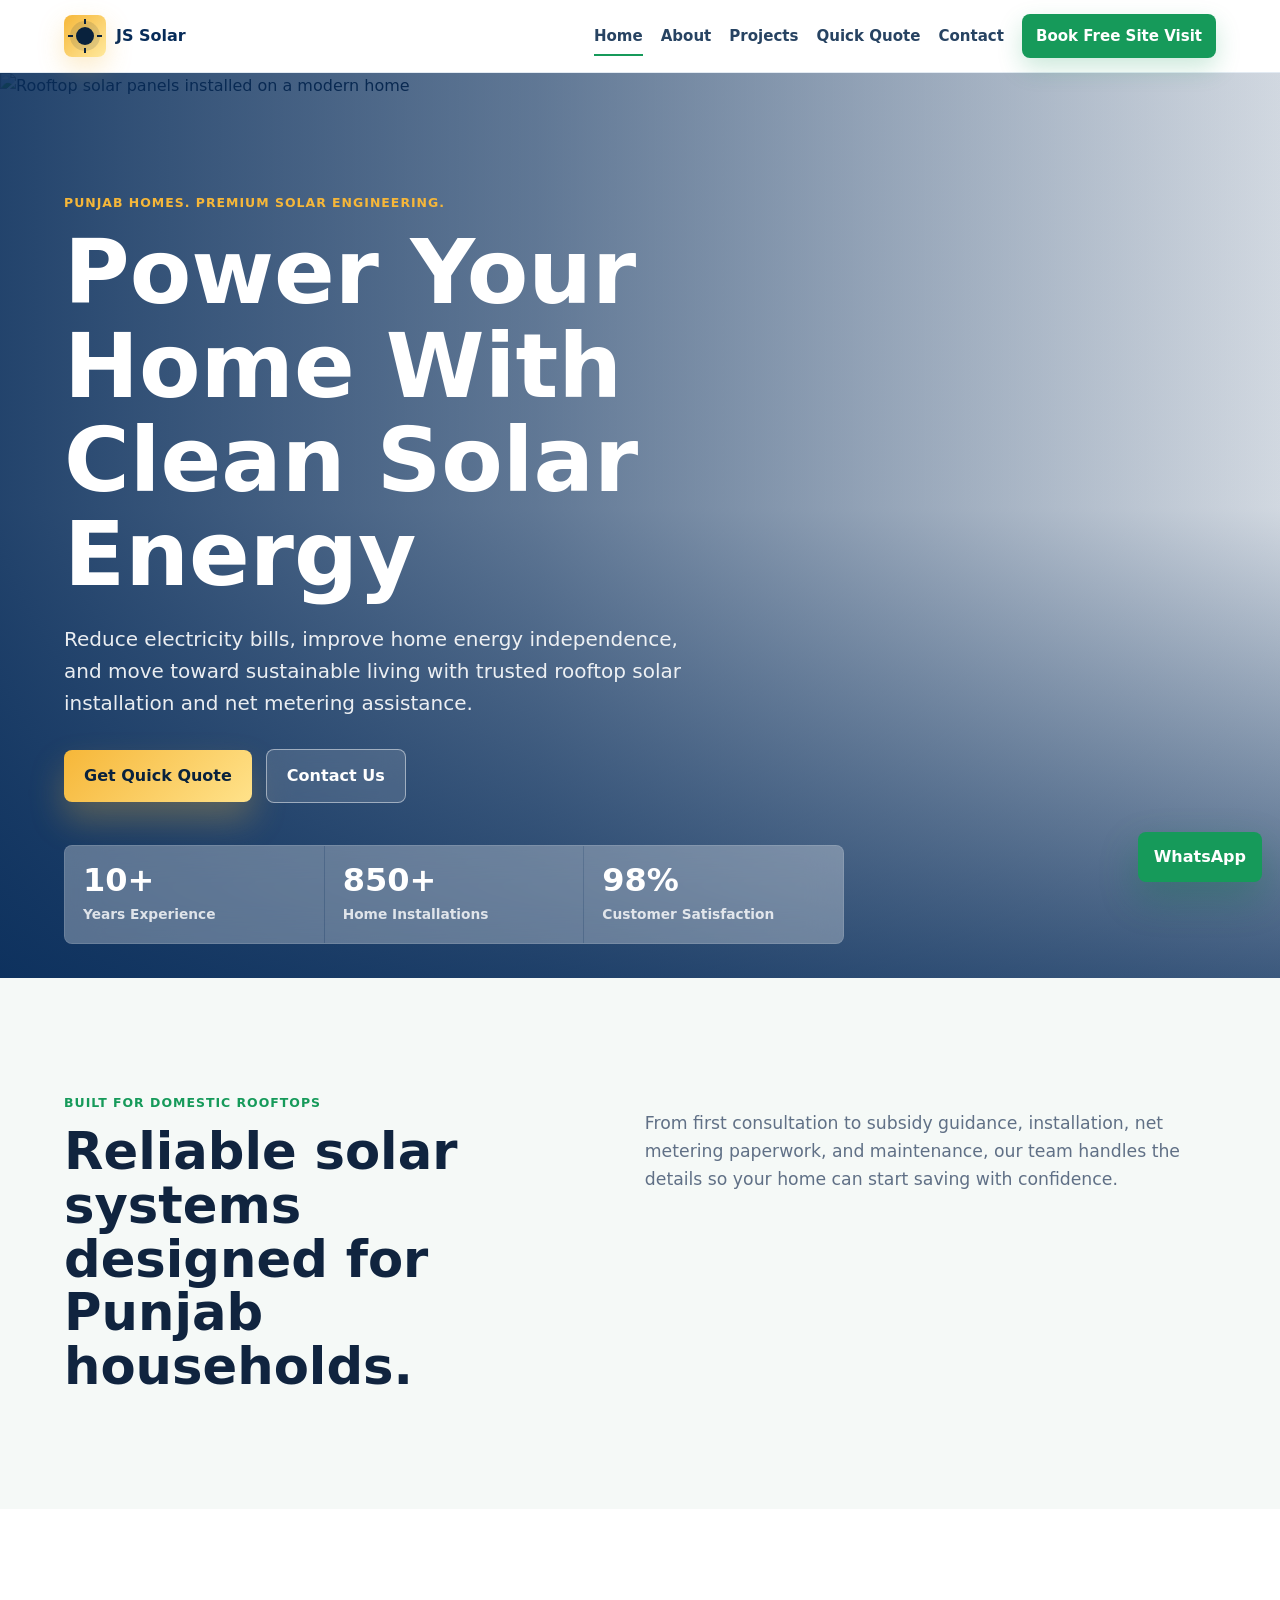
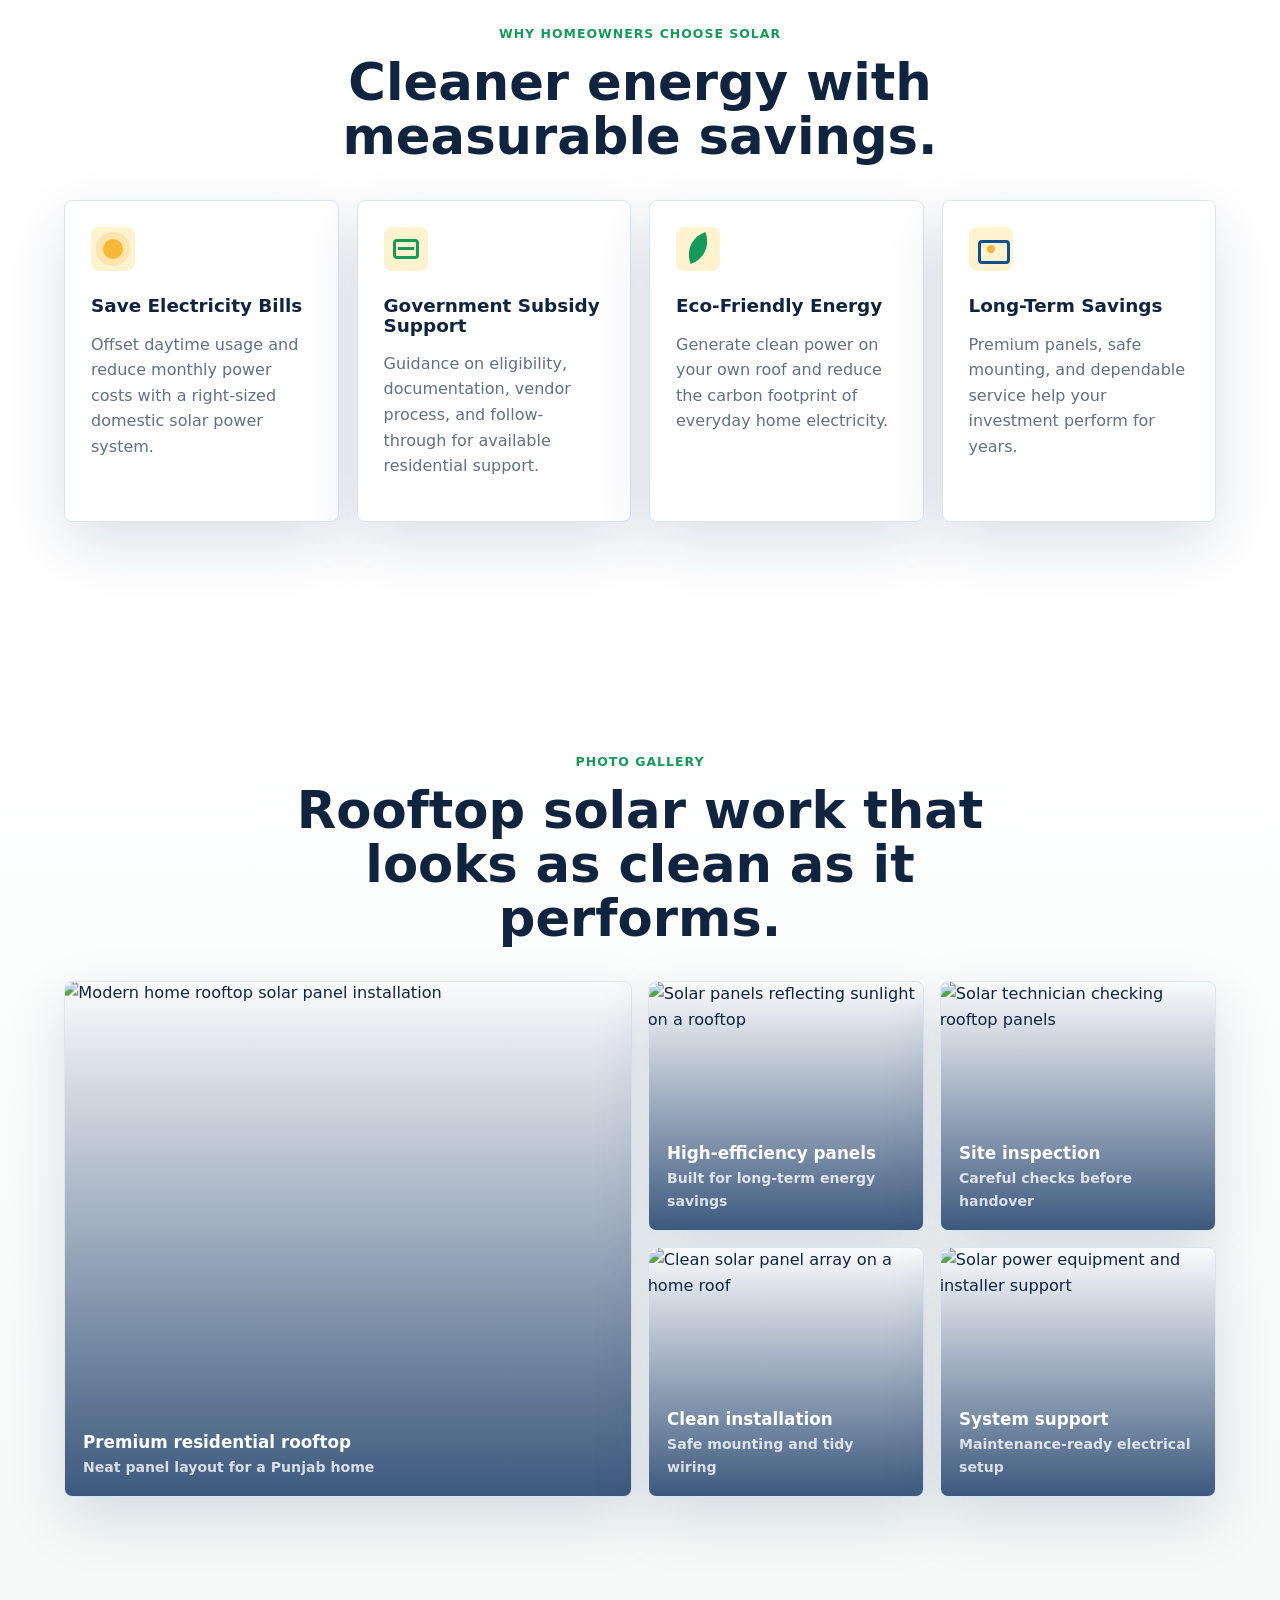
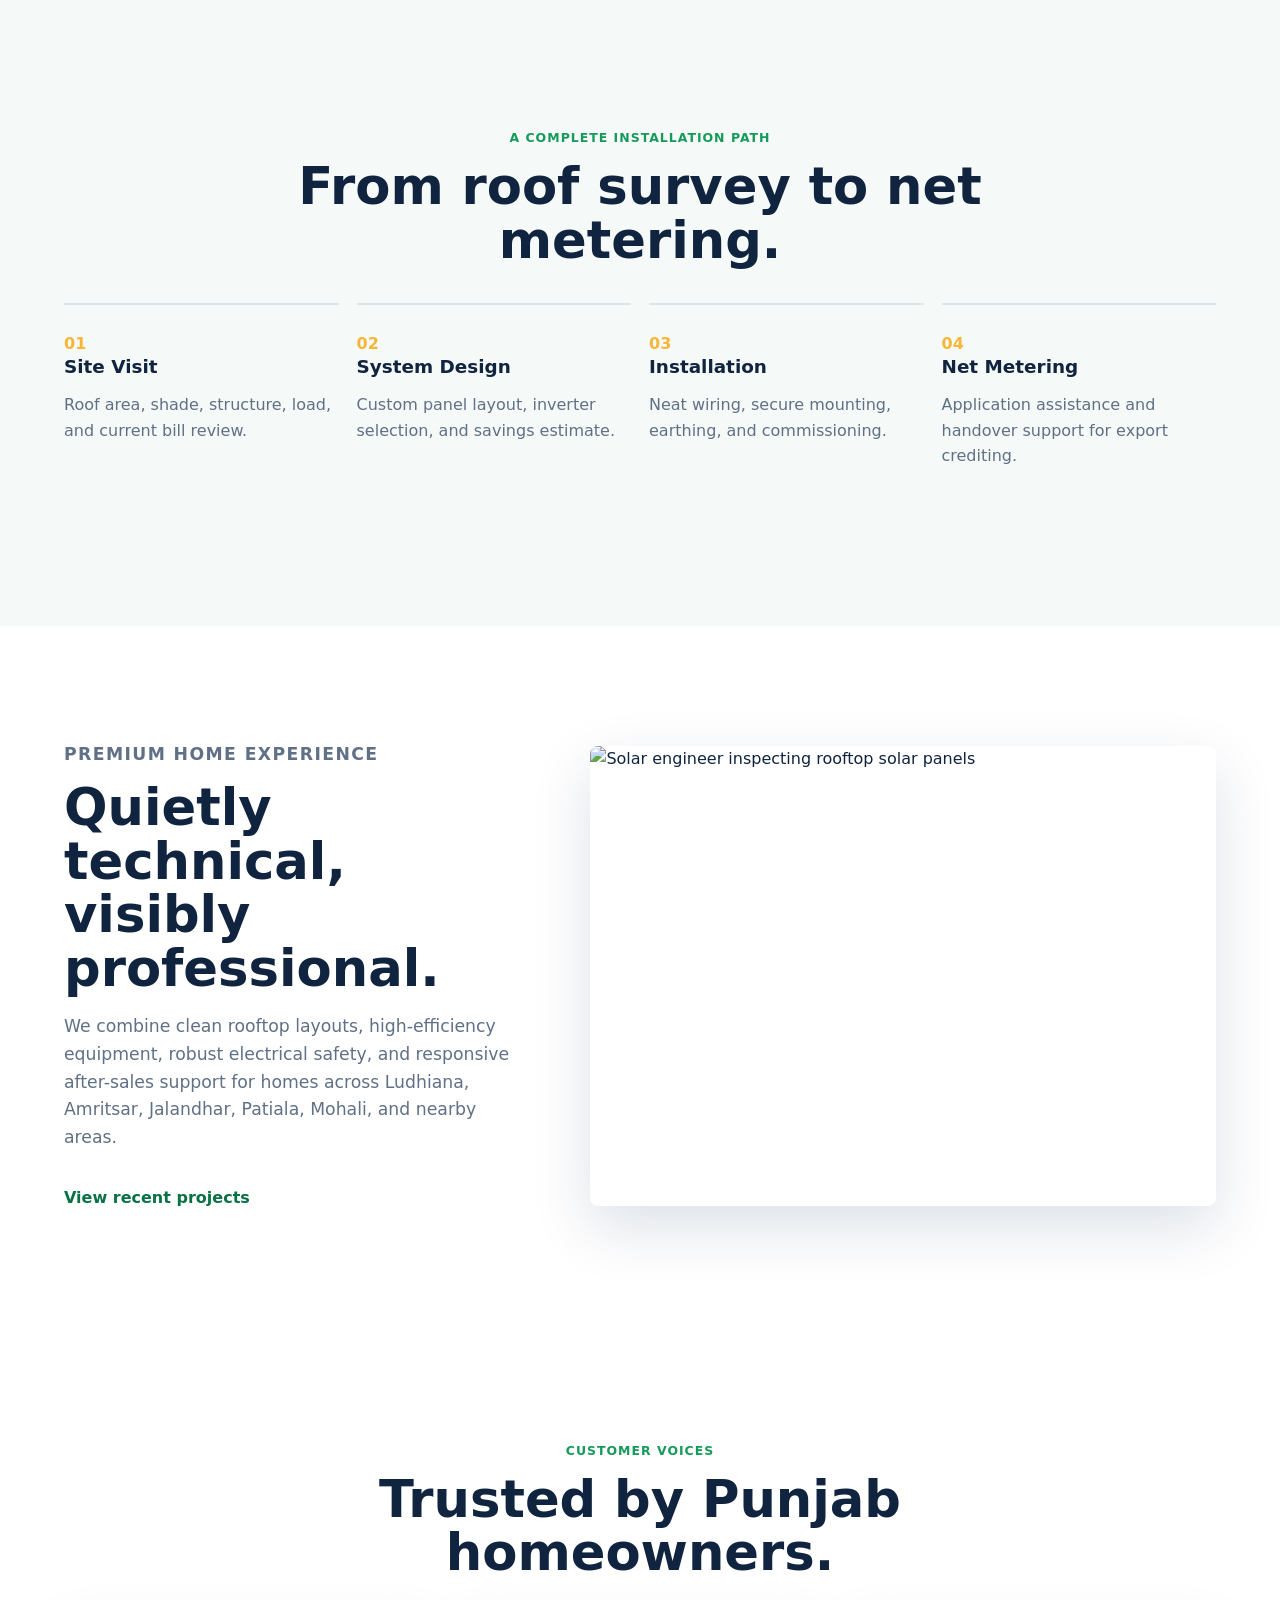
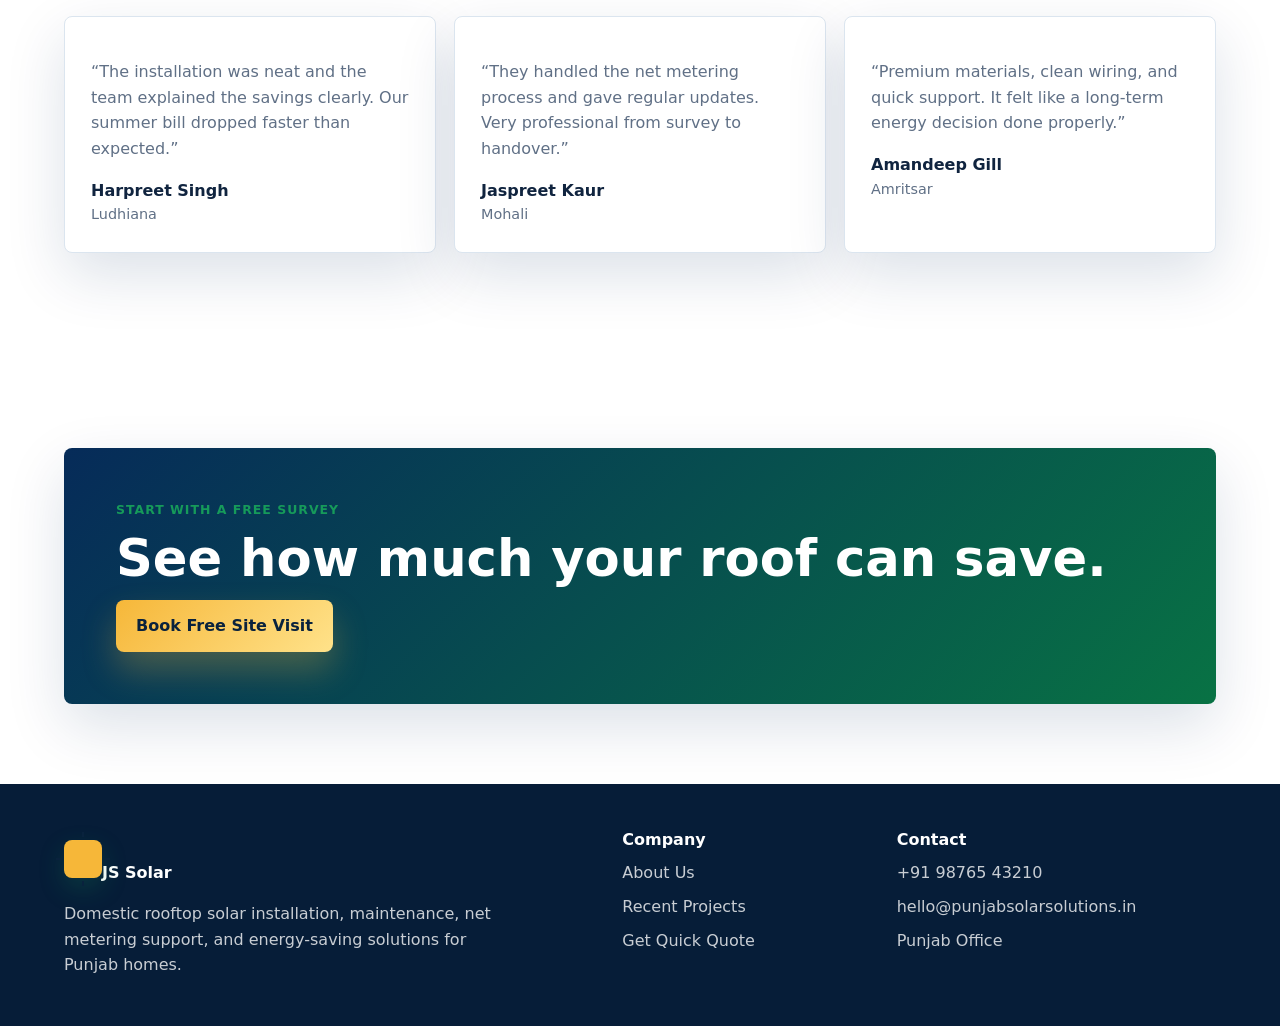
==== docs/index.html @ 70a81616 "Add docs folder for GitHub Pages" ====
<!doctype html>
<html lang="en">
  <head>
    <meta charset="utf-8">
    <meta name="viewport" content="width=device-width, initial-scale=1">
    <title>JS Solar | Domestic Rooftop Solar in Punjab</title>
    <meta name="description" content="Premium domestic rooftop solar installations, net metering support, and home energy-saving solutions for Punjab households.">
    <link rel="preconnect" href="https://images.unsplash.com">
    <link rel="stylesheet" href="styles.css">
  </head>
  <body>
    <header class="site-header">
      <div class="brand">
        <button class="theme-logo" type="button" aria-label="Switch to dark mode" title="Toggle dark mode">
          <span class="logo-icon" aria-hidden="true"></span>
        </button>
        <a class="brand-name" href="index.html" aria-label="JS Solar home">JS Solar</a>
      </div>
      <button class="nav-toggle" aria-expanded="false" aria-controls="site-nav">
        <span></span><span></span><span></span>
      </button>
      <nav id="site-nav" class="site-nav">
        <a href="index.html" class="active">Home</a>
        <a href="about.html">About</a>
        <a href="projects.html">Projects</a>
        <a href="quote.html">Quick Quote</a>
        <a href="contact.html">Contact</a>
        <a class="nav-cta" href="quote.html">Book Free Site Visit</a>
      </nav>
    </header>

    <main>
      <section class="hero">
        <picture>
          <source media="(max-width: 720px)" srcset="https://images.unsplash.com/photo-1711214622639-42bb82a167e8?auto=format&fit=crop&w=900&q=78">
          <img src="https://images.unsplash.com/photo-1711214622639-42bb82a167e8?auto=format&fit=crop&w=2200&q=82" alt="Rooftop solar panels installed on a modern home">
        </picture>
        <div class="hero-overlay"></div>
        <div class="hero-content reveal">
          <p class="eyebrow">Punjab homes. Premium solar engineering.</p>
          <h1>Power Your Home With Clean Solar Energy</h1>
          <p class="hero-copy">Reduce electricity bills, improve home energy independence, and move toward sustainable living with trusted rooftop solar installation and net metering assistance.</p>
          <div class="hero-actions">
            <a class="btn btn-primary" href="quote.html">Get Quick Quote</a>
            <a class="btn btn-secondary" href="contact.html">Contact Us</a>
          </div>
        </div>
        <div class="hero-metrics reveal">
          <article><strong>10+</strong><span>Years Experience</span></article>
          <article><strong>850+</strong><span>Home Installations</span></article>
          <article><strong>98%</strong><span>Customer Satisfaction</span></article>
        </div>
      </section>

      <section class="section intro-band">
        <div class="section-grid two-col">
          <div class="reveal">
            <p class="eyebrow">Built for domestic rooftops</p>
            <h2>Reliable solar systems designed for Punjab households.</h2>
          </div>
          <p class="lead reveal">From first consultation to subsidy guidance, installation, net metering paperwork, and maintenance, our team handles the details so your home can start saving with confidence.</p>
        </div>
      </section>

      <section class="section benefits">
        <div class="section-heading reveal">
          <p class="eyebrow">Why homeowners choose solar</p>
          <h2>Cleaner energy with measurable savings.</h2>
        </div>
        <div class="benefit-grid">
          <article class="feature-card reveal">
            <span class="icon sun-icon"></span>
            <h3>Save Electricity Bills</h3>
            <p>Offset daytime usage and reduce monthly power costs with a right-sized domestic solar power system.</p>
          </article>
          <article class="feature-card reveal">
            <span class="icon subsidy-icon"></span>
            <h3>Government Subsidy Support</h3>
            <p>Guidance on eligibility, documentation, vendor process, and follow-through for available residential support.</p>
          </article>
          <article class="feature-card reveal">
            <span class="icon leaf-icon"></span>
            <h3>Eco-Friendly Energy</h3>
            <p>Generate clean power on your own roof and reduce the carbon footprint of everyday home electricity.</p>
          </article>
          <article class="feature-card reveal">
            <span class="icon savings-icon"></span>
            <h3>Long-Term Savings</h3>
            <p>Premium panels, safe mounting, and dependable service help your investment perform for years.</p>
          </article>
        </div>
      </section>

      <section class="section home-gallery-band">
        <div class="section-heading reveal">
          <p class="eyebrow">Photo gallery</p>
          <h2>Rooftop solar work that looks as clean as it performs.</h2>
        </div>
        <div class="home-gallery">
          <figure class="gallery-item gallery-large reveal">
            <img src="https://images.unsplash.com/photo-1711214622639-42bb82a167e8?auto=format&fit=crop&w=1300&q=82" alt="Modern home rooftop solar panel installation">
            <figcaption><strong>Premium residential rooftop</strong><span>Neat panel layout for a Punjab home</span></figcaption>
          </figure>
          <figure class="gallery-item reveal">
            <img src="https://images.unsplash.com/photo-1508514177221-188b1cf16e9d?auto=format&fit=crop&w=900&q=80" alt="Solar panels reflecting sunlight on a rooftop">
            <figcaption><strong>High-efficiency panels</strong><span>Built for long-term energy savings</span></figcaption>
          </figure>
          <figure class="gallery-item reveal">
            <img src="https://images.unsplash.com/photo-1497440001374-f26997328c1b?auto=format&fit=crop&w=900&q=80" alt="Solar technician checking rooftop panels">
            <figcaption><strong>Site inspection</strong><span>Careful checks before handover</span></figcaption>
          </figure>
          <figure class="gallery-item reveal">
            <img src="https://images.unsplash.com/photo-1613665813446-82a78c468a1d?auto=format&fit=crop&w=900&q=80" alt="Clean solar panel array on a home roof">
            <figcaption><strong>Clean installation</strong><span>Safe mounting and tidy wiring</span></figcaption>
          </figure>
          <figure class="gallery-item reveal">
            <img src="https://images.unsplash.com/photo-1624397640148-949b1732bb0a?auto=format&fit=crop&w=900&q=80" alt="Solar power equipment and installer support">
            <figcaption><strong>System support</strong><span>Maintenance-ready electrical setup</span></figcaption>
          </figure>
        </div>
      </section>

      <section class="section process-band">
        <div class="section-heading reveal">
          <p class="eyebrow">A complete installation path</p>
          <h2>From roof survey to net metering.</h2>
        </div>
        <div class="process">
          <article class="reveal"><span>01</span><h3>Site Visit</h3><p>Roof area, shade, structure, load, and current bill review.</p></article>
          <article class="reveal"><span>02</span><h3>System Design</h3><p>Custom panel layout, inverter selection, and savings estimate.</p></article>
          <article class="reveal"><span>03</span><h3>Installation</h3><p>Neat wiring, secure mounting, earthing, and commissioning.</p></article>
          <article class="reveal"><span>04</span><h3>Net Metering</h3><p>Application assistance and handover support for export crediting.</p></article>
        </div>
      </section>

      <section class="section split-showcase">
        <div class="showcase-copy reveal">
          <p class="eyebrow">Premium home experience</p>
          <h2>Quietly technical, visibly professional.</h2>
          <p>We combine clean rooftop layouts, high-efficiency equipment, robust electrical safety, and responsive after-sales support for homes across Ludhiana, Amritsar, Jalandhar, Patiala, Mohali, and nearby areas.</p>
          <a class="text-link" href="projects.html">View recent projects</a>
        </div>
        <img class="showcase-image reveal" src="https://images.unsplash.com/photo-1497440001374-f26997328c1b?auto=format&fit=crop&w=1400&q=80" alt="Solar engineer inspecting rooftop solar panels">
      </section>

      <section class="section testimonials">
        <div class="section-heading reveal">
          <p class="eyebrow">Customer voices</p>
          <h2>Trusted by Punjab homeowners.</h2>
        </div>
        <div class="testimonial-grid">
          <article class="testimonial reveal">
            <p>“The installation was neat and the team explained the savings clearly. Our summer bill dropped faster than expected.”</p>
            <strong>Harpreet Singh</strong><span>Ludhiana</span>
          </article>
          <article class="testimonial reveal">
            <p>“They handled the net metering process and gave regular updates. Very professional from survey to handover.”</p>
            <strong>Jaspreet Kaur</strong><span>Mohali</span>
          </article>
          <article class="testimonial reveal">
            <p>“Premium materials, clean wiring, and quick support. It felt like a long-term energy decision done properly.”</p>
            <strong>Amandeep Gill</strong><span>Amritsar</span>
          </article>
        </div>
      </section>

      <section class="cta-band reveal">
        <div>
          <p class="eyebrow">Start with a free survey</p>
          <h2>See how much your roof can save.</h2>
        </div>
        <a class="btn btn-primary" href="quote.html">Book Free Site Visit</a>
      </section>
    </main>

    <footer class="site-footer">
      <div>
        <a class="brand footer-brand" href="index.html"><span class="brand-mark brand-sun"></span><span>JS Solar</span></a>
        <p>Domestic rooftop solar installation, maintenance, net metering support, and energy-saving solutions for Punjab homes.</p>
      </div>
      <div>
        <h3>Company</h3>
        <a href="about.html">About Us</a>
        <a href="projects.html">Recent Projects</a>
        <a href="quote.html">Get Quick Quote</a>
      </div>
      <div>
        <h3>Contact</h3>
        <a href="tel:+919876543210">+91 98765 43210</a>
        <a href="mailto:hello@punjabsolarsolutions.in">hello@punjabsolarsolutions.in</a>
        <a href="contact.html">Punjab Office</a>
      </div>
    </footer>

    <a class="float-whatsapp" href="https://wa.me/919876543210?text=I%20want%20a%20free%20solar%20site%20visit" aria-label="Chat on WhatsApp">WhatsApp</a>
    <script src="script.js"></script>
  </body>
</html>
---- docs/styles.css ----
:root {
  --blue: #062b59;
  --blue-2: #0b4f8f;
  --green: #169a5a;
  --green-dark: #087244;
  --gold: #f6b739;
  --gold-soft: #fff3cf;
  --ink: #10243f;
  --muted: #607086;
  --line: #dbe5ef;
  --surface: #ffffff;
  --card: #ffffff;
  --control: #ffffff;
  --input: #fbfdff;
  --wash: #f5f9f7;
  --header-bg: rgba(255, 255, 255, 0.88);
  --header-border: rgba(219, 229, 239, 0.8);
  --nav-text: #274362;
  --footer-bg: #061d38;
  --shadow: 0 22px 60px rgba(6, 43, 89, 0.14);
}

html[data-theme="dark"] {
  color-scheme: dark;
  --blue: #8cc8ff;
  --blue-2: #55a9f5;
  --green: #34d081;
  --green-dark: #19a965;
  --gold: #ffd166;
  --gold-soft: rgba(255, 209, 102, 0.16);
  --ink: #eef6ff;
  --muted: #a8b7c9;
  --line: #243b55;
  --surface: #07111f;
  --card: #0f2136;
  --control: #11263d;
  --input: #0b1a2c;
  --wash: #0b192a;
  --header-bg: rgba(7, 17, 31, 0.9);
  --header-border: rgba(80, 118, 157, 0.32);
  --nav-text: #dbeafe;
  --footer-bg: #030a13;
  --shadow: 0 22px 60px rgba(0, 0, 0, 0.38);
}

* { box-sizing: border-box; }
html { scroll-behavior: smooth; }
body {
  margin: 0;
  font-family: Inter, ui-sans-serif, system-ui, -apple-system, BlinkMacSystemFont, "Segoe UI", sans-serif;
  color: var(--ink);
  background: var(--surface);
  line-height: 1.6;
  transition: background 0.28s ease, color 0.28s ease;
}
img { max-width: 100%; display: block; }
a { color: inherit; text-decoration: none; }
button, input, select, textarea { font: inherit; }

.site-header {
  position: sticky;
  top: 0;
  z-index: 30;
  display: flex;
  align-items: center;
  justify-content: space-between;
  gap: 22px;
  padding: 14px clamp(18px, 5vw, 70px);
  background: var(--header-bg);
  border-bottom: 1px solid var(--header-border);
  backdrop-filter: blur(18px);
}
.brand {
  display: inline-flex;
  align-items: center;
  gap: 10px;
  font-weight: 800;
  color: var(--blue);
  letter-spacing: 0;
}
.brand-name { color: var(--blue); }
.theme-logo {
  position: relative;
  display: inline-grid;
  place-items: center;
  width: 42px;
  height: 42px;
  border: 0;
  border-radius: 8px;
  color: #09223d;
  background: linear-gradient(135deg, var(--gold), #ffe99d);
  box-shadow: 0 10px 26px rgba(246, 183, 57, 0.28);
  cursor: pointer;
  overflow: hidden;
  transition: transform 0.24s ease, background 0.24s ease, box-shadow 0.24s ease;
}
.theme-logo:hover { transform: translateY(-2px) rotate(6deg); }
.logo-icon,
.brand-sun {
  position: relative;
  display: inline-block;
  width: 18px;
  height: 18px;
  border-radius: 50%;
  background: currentColor;
  box-shadow: 0 0 0 6px rgba(9, 34, 61, 0.12);
}
.logo-icon::before,
.brand-sun::before {
  content: "";
  position: absolute;
  inset: -8px;
  background:
    linear-gradient(currentColor, currentColor) center top / 2px 5px no-repeat,
    linear-gradient(currentColor, currentColor) center bottom / 2px 5px no-repeat,
    linear-gradient(90deg, currentColor, currentColor) left center / 5px 2px no-repeat,
    linear-gradient(90deg, currentColor, currentColor) right center / 5px 2px no-repeat;
}
html[data-theme="dark"] .theme-logo {
  color: #eaf4ff;
  background: linear-gradient(135deg, #12355b, #07111f);
  box-shadow: 0 10px 26px rgba(140, 200, 255, 0.18);
}
html[data-theme="dark"] .logo-icon {
  background: transparent;
  box-shadow: inset -6px -3px 0 1px currentColor;
}
html[data-theme="dark"] .logo-icon::before { display: none; }
.brand-mark {
  display: inline-grid;
  place-items: center;
  width: 38px;
  height: 38px;
  border-radius: 8px;
  color: white;
  background: linear-gradient(135deg, var(--blue), var(--green));
  box-shadow: 0 10px 26px rgba(22, 154, 90, 0.22);
}
.brand-mark.brand-sun {
  color: #09223d;
  background: var(--gold);
}
.site-nav {
  display: flex;
  align-items: center;
  gap: 18px;
  font-size: 0.94rem;
  color: var(--nav-text);
}
.site-nav a { position: relative; font-weight: 700; }
.site-nav a:not(.nav-cta)::after {
  content: "";
  position: absolute;
  left: 0;
  right: 0;
  bottom: -8px;
  height: 2px;
  background: var(--green);
  transform: scaleX(0);
  transition: transform 0.24s ease;
}
.site-nav a:hover::after, .site-nav a.active::after { transform: scaleX(1); }
.nav-cta {
  padding: 10px 14px;
  border-radius: 8px;
  color: white;
  background: var(--green);
  box-shadow: 0 10px 24px rgba(22, 154, 90, 0.22);
}
.nav-cta:hover { background: var(--green-dark); }
.nav-toggle {
  display: none;
  width: 42px;
  height: 42px;
  border: 1px solid var(--line);
  border-radius: 8px;
  background: var(--control);
}
.nav-toggle span {
  display: block;
  width: 20px;
  height: 2px;
  margin: 5px auto;
  background: var(--blue);
}

.hero {
  position: relative;
  min-height: 88vh;
  display: grid;
  align-items: end;
  overflow: hidden;
  padding: 120px clamp(18px, 5vw, 70px) 34px;
}
.hero picture, .hero > picture img {
  position: absolute;
  inset: 0;
  width: 100%;
  height: 100%;
  object-fit: cover;
}
.hero-overlay {
  position: absolute;
  inset: 0;
  background:
    linear-gradient(90deg, rgba(6, 43, 89, 0.88) 0%, rgba(6, 43, 89, 0.62) 42%, rgba(6, 43, 89, 0.14) 100%),
    linear-gradient(0deg, rgba(6, 43, 89, 0.75), rgba(6, 43, 89, 0.05) 52%);
}
.hero-content {
  position: relative;
  max-width: 760px;
  color: white;
  padding-bottom: 42px;
}
.eyebrow {
  margin: 0 0 12px;
  color: var(--green);
  font-weight: 800;
  text-transform: uppercase;
  font-size: 0.78rem;
  letter-spacing: 0.08em;
}
.hero .eyebrow, .page-hero .eyebrow, .quote-copy .eyebrow, .contact-panel .eyebrow { color: var(--gold); }
h1, h2, h3, p { overflow-wrap: anywhere; }
h1, h2, h3 { margin: 0; line-height: 1.05; letter-spacing: 0; }
h1 { font-size: clamp(2.8rem, 7vw, 6.4rem); max-width: 850px; }
h2 { font-size: clamp(2rem, 4vw, 3.65rem); }
h3 { font-size: 1.15rem; }
.hero-copy {
  max-width: 640px;
  margin: 22px 0 0;
  color: rgba(255, 255, 255, 0.9);
  font-size: clamp(1rem, 2vw, 1.25rem);
}
.hero-actions, .cta-band { display: flex; align-items: center; gap: 14px; flex-wrap: wrap; }
.hero-actions { margin-top: 30px; }
.btn {
  display: inline-flex;
  align-items: center;
  justify-content: center;
  min-height: 48px;
  padding: 13px 20px;
  border: 0;
  border-radius: 8px;
  font-weight: 800;
  cursor: pointer;
  transition: transform 0.22s ease, box-shadow 0.22s ease, background 0.22s ease;
}
.btn:hover { transform: translateY(-2px); }
.btn-primary {
  color: #09223d;
  background: linear-gradient(135deg, var(--gold), #ffe28a);
  box-shadow: 0 18px 34px rgba(246, 183, 57, 0.28);
}
.btn-secondary {
  color: white;
  border: 1px solid rgba(255, 255, 255, 0.48);
  background: rgba(255, 255, 255, 0.13);
  backdrop-filter: blur(12px);
}
.full { width: 100%; }
.hero-metrics {
  position: relative;
  display: grid;
  grid-template-columns: repeat(3, minmax(0, 1fr));
  gap: 1px;
  width: min(780px, 100%);
  background: rgba(255, 255, 255, 0.2);
  border: 1px solid rgba(255, 255, 255, 0.22);
  border-radius: 8px;
  overflow: hidden;
  backdrop-filter: blur(18px);
}
.hero-metrics article {
  padding: 18px;
  color: white;
  background: rgba(255, 255, 255, 0.12);
}
.hero-metrics strong { display: block; font-size: 2rem; line-height: 1; }
.hero-metrics span { display: block; margin-top: 7px; color: rgba(255,255,255,0.8); font-weight: 700; font-size: 0.86rem; }

.section { padding: clamp(64px, 9vw, 118px) clamp(18px, 5vw, 70px); }
.section-grid { display: grid; gap: clamp(28px, 5vw, 72px); max-width: 1180px; margin: 0 auto; }
.two-col { grid-template-columns: minmax(0, 0.95fr) minmax(0, 1.05fr); align-items: start; }
.lead, .copy-block p, .showcase-copy p, .page-title p, .quote-copy p, .contact-panel p {
  color: var(--muted);
  font-size: 1.08rem;
}
.intro-band, .process-band, .service-area { background: var(--wash); }
.section-heading { max-width: 820px; margin: 0 auto 36px; text-align: center; }
.benefit-grid, .testimonial-grid {
  display: grid;
  grid-template-columns: repeat(4, minmax(0, 1fr));
  gap: 18px;
  max-width: 1180px;
  margin: 0 auto;
}
.feature-card, .testimonial, .mission-card, .contact-form, .quote-form {
  border: 1px solid var(--line);
  border-radius: 8px;
  background: var(--card);
  box-shadow: var(--shadow);
}
.feature-card {
  padding: 26px;
  transition: transform 0.24s ease, box-shadow 0.24s ease;
}
.feature-card:hover, .project-card:hover { transform: translateY(-5px); box-shadow: var(--shadow); }
.feature-card p, .testimonial p { color: var(--muted); }
.home-gallery-band {
  background:
    linear-gradient(180deg, var(--surface), var(--wash));
}
.home-gallery {
  display: grid;
  grid-template-columns: repeat(4, minmax(0, 1fr));
  grid-auto-rows: 250px;
  gap: 16px;
  max-width: 1180px;
  margin: 0 auto;
}
.gallery-item {
  position: relative;
  margin: 0;
  min-height: 0;
  overflow: hidden;
  border-radius: 8px;
  background: var(--card);
  border: 1px solid var(--line);
  box-shadow: var(--shadow);
}
.gallery-large {
  grid-column: span 2;
  grid-row: span 2;
}
.gallery-item img {
  width: 100%;
  height: 100%;
  object-fit: cover;
  transform: scale(1.01);
  transition: transform 0.45s ease, filter 0.45s ease;
}
.gallery-item::after {
  content: "";
  position: absolute;
  inset: 0;
  background: linear-gradient(180deg, rgba(6, 43, 89, 0.02), rgba(6, 43, 89, 0.78));
}
.gallery-item:hover img {
  transform: scale(1.06);
  filter: saturate(1.08);
}
.gallery-item figcaption {
  position: absolute;
  left: 18px;
  right: 18px;
  bottom: 18px;
  z-index: 1;
  color: white;
}
.gallery-item strong,
.gallery-item span {
  display: block;
}
.gallery-item strong {
  font-size: 1.05rem;
  line-height: 1.2;
}
.gallery-item span {
  margin-top: 4px;
  color: rgba(255,255,255,0.78);
  font-weight: 700;
  font-size: 0.88rem;
}
.icon {
  display: inline-block;
  width: 44px;
  height: 44px;
  margin-bottom: 18px;
  border-radius: 8px;
  background: var(--gold-soft);
  position: relative;
}
.icon::before, .icon::after { content: ""; position: absolute; }
.sun-icon::before { inset: 12px; border-radius: 50%; background: var(--gold); box-shadow: 0 0 0 7px rgba(246,183,57,0.24); }
.subsidy-icon::before { inset: 12px 9px; border: 3px solid var(--green); border-radius: 4px; }
.subsidy-icon::after { width: 16px; height: 3px; background: var(--green); left: 14px; top: 20px; }
.leaf-icon::before { width: 24px; height: 26px; left: 10px; top: 8px; background: var(--green); border-radius: 26px 0 26px 0; transform: rotate(-18deg); }
.savings-icon::before { width: 26px; height: 18px; left: 9px; top: 13px; border: 3px solid var(--blue-2); border-radius: 4px; }
.savings-icon::after { width: 8px; height: 8px; left: 18px; top: 18px; border-radius: 50%; background: var(--gold); }
.process {
  display: grid;
  grid-template-columns: repeat(4, minmax(0, 1fr));
  gap: 18px;
  max-width: 1180px;
  margin: 0 auto;
}
.process article { padding: 26px 0; border-top: 2px solid var(--line); }
.process span { color: var(--gold); font-weight: 900; }
.process p { color: var(--muted); }
.split-showcase {
  display: grid;
  grid-template-columns: minmax(0, 0.85fr) minmax(0, 1.15fr);
  align-items: center;
  gap: clamp(28px, 5vw, 72px);
  max-width: 1280px;
  margin: 0 auto;
}
.split-showcase.reverse { grid-template-columns: minmax(0, 1.05fr) minmax(0, 0.95fr); }
.showcase-image {
  width: 100%;
  min-height: 460px;
  object-fit: cover;
  border-radius: 8px;
  box-shadow: var(--shadow);
}
.text-link { display: inline-flex; margin-top: 16px; color: var(--green-dark); font-weight: 900; }
.testimonial-grid { grid-template-columns: repeat(3, minmax(0, 1fr)); }
.testimonial { padding: 26px; }
.testimonial strong, .testimonial span { display: block; }
.testimonial span { color: var(--muted); font-size: 0.9rem; }
.cta-band {
  margin: clamp(34px, 7vw, 80px) clamp(18px, 5vw, 70px);
  padding: clamp(28px, 5vw, 52px);
  justify-content: space-between;
  border-radius: 8px;
  color: white;
  background: linear-gradient(135deg, var(--blue), var(--green-dark));
  box-shadow: var(--shadow);
}
.cta-band h2 { font-size: clamp(1.8rem, 4vw, 3.2rem); }

.page-hero {
  position: relative;
  min-height: 62vh;
  display: flex;
  align-items: end;
  padding: 130px clamp(18px, 5vw, 70px) 70px;
  overflow: hidden;
}
.page-hero img {
  position: absolute;
  inset: 0;
  width: 100%;
  height: 100%;
  object-fit: cover;
}
.page-hero::after {
  content: "";
  position: absolute;
  inset: 0;
  background: linear-gradient(90deg, rgba(6,43,89,0.86), rgba(6,43,89,0.32));
}
.page-hero-content {
  position: relative;
  z-index: 1;
  max-width: 880px;
  color: white;
}
.page-hero-content p { max-width: 660px; color: rgba(255,255,255,0.84); }
.mission {
  display: grid;
  grid-template-columns: repeat(2, minmax(0, 1fr));
  gap: 20px;
  max-width: 1180px;
  margin: 0 auto;
}
.mission-card { padding: 34px; }
.mission-card p { color: var(--muted); font-size: 1.08rem; }
.check-list { padding: 0; margin: 22px 0 0; list-style: none; }
.check-list li {
  padding: 12px 0 12px 34px;
  border-bottom: 1px solid var(--line);
  color: var(--muted);
  position: relative;
}
.check-list li::before {
  content: "";
  position: absolute;
  left: 0;
  top: 18px;
  width: 18px;
  height: 18px;
  border-radius: 50%;
  background: var(--green);
}
.check-list li::after {
  content: "";
  position: absolute;
  left: 6px;
  top: 22px;
  width: 5px;
  height: 9px;
  border: solid white;
  border-width: 0 2px 2px 0;
  transform: rotate(45deg);
}
.city-grid {
  display: grid;
  grid-template-columns: repeat(4, minmax(0, 1fr));
  gap: 12px;
  max-width: 900px;
  margin: 0 auto;
}
.city-grid span {
  padding: 16px;
  text-align: center;
  border: 1px solid var(--line);
  border-radius: 8px;
  background: var(--card);
  font-weight: 800;
  color: var(--blue);
}

.page-title {
  max-width: 980px;
  padding: 120px clamp(18px, 5vw, 70px) 22px;
}
.page-title h1 { color: var(--blue); font-size: clamp(2.5rem, 6vw, 5rem); }
.project-grid {
  display: grid;
  grid-template-columns: repeat(3, minmax(0, 1fr));
  gap: 22px;
}
.project-card {
  overflow: hidden;
  border: 1px solid var(--line);
  border-radius: 8px;
  background: var(--card);
  box-shadow: var(--shadow);
  transition: transform 0.24s ease, box-shadow 0.24s ease;
}
.project-card > div:last-child { padding: 22px; }
.project-card span { color: var(--green-dark); font-weight: 900; }
.project-card h2 { margin-top: 6px; font-size: 1.35rem; }
.project-card p { color: var(--muted); margin-bottom: 0; }
.before-after {
  display: grid;
  grid-template-columns: 1fr 1fr;
  gap: 2px;
  background: var(--line);
}
.before-after img { height: 230px; width: 100%; object-fit: cover; }

.quote-hero, .contact-layout {
  display: grid;
  grid-template-columns: minmax(0, 0.85fr) minmax(0, 1.15fr);
  gap: clamp(26px, 5vw, 70px);
  min-height: calc(100vh - 70px);
  padding: clamp(96px, 12vw, 140px) clamp(18px, 5vw, 70px) clamp(60px, 7vw, 90px);
  align-items: center;
  background:
    linear-gradient(135deg, rgba(6,43,89,0.92), rgba(8,114,68,0.82)),
    url("https://images.unsplash.com/photo-1508514177221-188b1cf16e9d?auto=format&fit=crop&w=1900&q=80") center/cover;
}
.quote-copy, .contact-panel { color: white; }
.quote-copy h1, .contact-panel h1 { font-size: clamp(2.4rem, 5vw, 5rem); }
.quote-copy p, .contact-panel p { color: rgba(255,255,255,0.84); }
.mini-proof {
  display: flex;
  gap: 10px;
  flex-wrap: wrap;
  margin-top: 24px;
}
.mini-proof span {
  padding: 9px 12px;
  border: 1px solid rgba(255,255,255,0.24);
  border-radius: 8px;
  background: rgba(255,255,255,0.12);
  font-weight: 800;
  font-size: 0.9rem;
}
.quote-form, .contact-form { padding: clamp(20px, 4vw, 34px); }
.form-row { display: grid; grid-template-columns: 1fr 1fr; gap: 16px; }
label {
  display: grid;
  gap: 8px;
  margin-bottom: 16px;
  color: var(--ink);
  font-weight: 800;
}
input, select, textarea {
  width: 100%;
  border: 1px solid var(--line);
  border-radius: 8px;
  padding: 13px 14px;
  color: var(--ink);
  background: var(--input);
  outline: none;
  transition: border 0.2s ease, box-shadow 0.2s ease;
}
input:focus, select:focus, textarea:focus {
  border-color: var(--green);
  box-shadow: 0 0 0 4px rgba(22,154,90,0.12);
}
.estimate-box {
  margin: 6px 0 18px;
  padding: 18px;
  border: 1px solid rgba(22,154,90,0.24);
  border-radius: 8px;
  background: var(--wash);
}
.estimate-box span { color: var(--green-dark); font-weight: 900; font-size: 0.82rem; text-transform: uppercase; }
.estimate-box strong { display: block; margin: 5px 0; font-size: 2.25rem; color: var(--blue); }
.estimate-box p, .form-note { color: var(--muted); margin: 0; }
.form-note { margin-top: 12px; font-size: 0.88rem; }
.benefit-strip {
  display: grid;
  grid-template-columns: repeat(4, minmax(0, 1fr));
  gap: 12px;
}
.benefit-strip article {
  padding: 22px;
  border-radius: 8px;
  background: var(--wash);
  border: 1px solid var(--line);
}
.benefit-strip strong { display: block; color: var(--gold); font-size: 1.7rem; }
.benefit-strip span { font-weight: 900; color: var(--blue); }

.contact-layout {
  align-items: stretch;
  background:
    linear-gradient(135deg, rgba(6,43,89,0.94), rgba(11,79,143,0.72)),
    url("https://images.unsplash.com/photo-1466611653911-95081537e5b7?auto=format&fit=crop&w=1900&q=80") center/cover;
}
.contact-panel {
  padding: clamp(20px, 4vw, 34px) 0;
}
.contact-methods {
  display: grid;
  gap: 12px;
  margin-top: 26px;
}
.contact-methods a, .contact-methods div {
  display: grid;
  gap: 2px;
  padding: 16px;
  border-radius: 8px;
  background: rgba(255,255,255,0.12);
  border: 1px solid rgba(255,255,255,0.2);
}
.contact-methods span { color: rgba(255,255,255,0.82); }
.social-links { display: flex; flex-wrap: wrap; gap: 10px; margin-top: 18px; }
.social-links a {
  padding: 9px 12px;
  border-radius: 8px;
  color: var(--blue);
  background: var(--gold);
  font-weight: 900;
}
.map-section { padding: 0 clamp(18px, 5vw, 70px) clamp(64px, 9vw, 118px); }
.map-section iframe {
  width: 100%;
  min-height: 430px;
  border: 0;
  border-radius: 8px;
  box-shadow: var(--shadow);
}

.site-footer {
  display: grid;
  grid-template-columns: 1.5fr 0.7fr 0.9fr;
  gap: 26px;
  padding: 48px clamp(18px, 5vw, 70px);
  color: rgba(255,255,255,0.78);
  background: var(--footer-bg);
}
.footer-brand { color: white; }
.site-footer h3 { color: white; font-size: 1rem; margin-bottom: 12px; }
.site-footer a { display: block; margin: 8px 0; }
.site-footer p { max-width: 430px; margin-bottom: 0; }
.float-whatsapp {
  position: fixed;
  right: 18px;
  bottom: 18px;
  z-index: 35;
  display: inline-flex;
  min-height: 48px;
  align-items: center;
  justify-content: center;
  padding: 12px 16px;
  border-radius: 8px;
  color: white;
  background: var(--green);
  font-weight: 900;
  box-shadow: 0 16px 38px rgba(8, 114, 68, 0.32);
}

.reveal {
  opacity: 0;
  transform: translateY(24px);
  transition: opacity 0.7s ease, transform 0.7s ease;
}
.reveal.visible {
  opacity: 1;
  transform: translateY(0);
}

@media (max-width: 980px) {
  .nav-toggle { display: block; }
  .site-nav {
    position: fixed;
    left: 18px;
    right: 18px;
    top: 70px;
    display: none;
    flex-direction: column;
    align-items: stretch;
    padding: 18px;
    border: 1px solid var(--line);
    border-radius: 8px;
    background: var(--card);
    box-shadow: var(--shadow);
  }
  .site-nav.open { display: flex; }
  .site-nav a { padding: 8px; }
  .hero { min-height: 82vh; }
  .two-col, .split-showcase, .split-showcase.reverse, .quote-hero, .contact-layout { grid-template-columns: 1fr; }
  .benefit-grid, .process, .project-grid { grid-template-columns: repeat(2, minmax(0, 1fr)); }
  .home-gallery { grid-template-columns: repeat(2, minmax(0, 1fr)); grid-auto-rows: 220px; }
  .testimonial-grid, .site-footer { grid-template-columns: 1fr; }
  .showcase-image { min-height: 340px; }
  .quote-hero, .contact-layout { min-height: auto; }
}

@media (max-width: 640px) {
  .site-header { padding: 12px 16px; }
  .brand { font-size: 0.95rem; }
  .brand-mark, .theme-logo { width: 34px; height: 34px; }
  .hero { padding: 100px 16px 28px; min-height: 90vh; }
  .hero-metrics, .benefit-grid, .process, .project-grid, .mission, .city-grid, .form-row, .benefit-strip, .home-gallery { grid-template-columns: 1fr; }
  .home-gallery { grid-auto-rows: 240px; }
  .gallery-large { grid-column: span 1; grid-row: span 1; }
  .hero-metrics article { padding: 15px; }
  .section, .page-title, .quote-hero, .contact-layout { padding-left: 16px; padding-right: 16px; }
  .page-title { padding-top: 96px; }
  .page-hero { padding: 110px 16px 54px; }
  .cta-band { margin-left: 16px; margin-right: 16px; }
  .before-after img { height: 180px; }
  .map-section { padding-left: 16px; padding-right: 16px; }
  .float-whatsapp { left: 16px; right: 16px; }
}
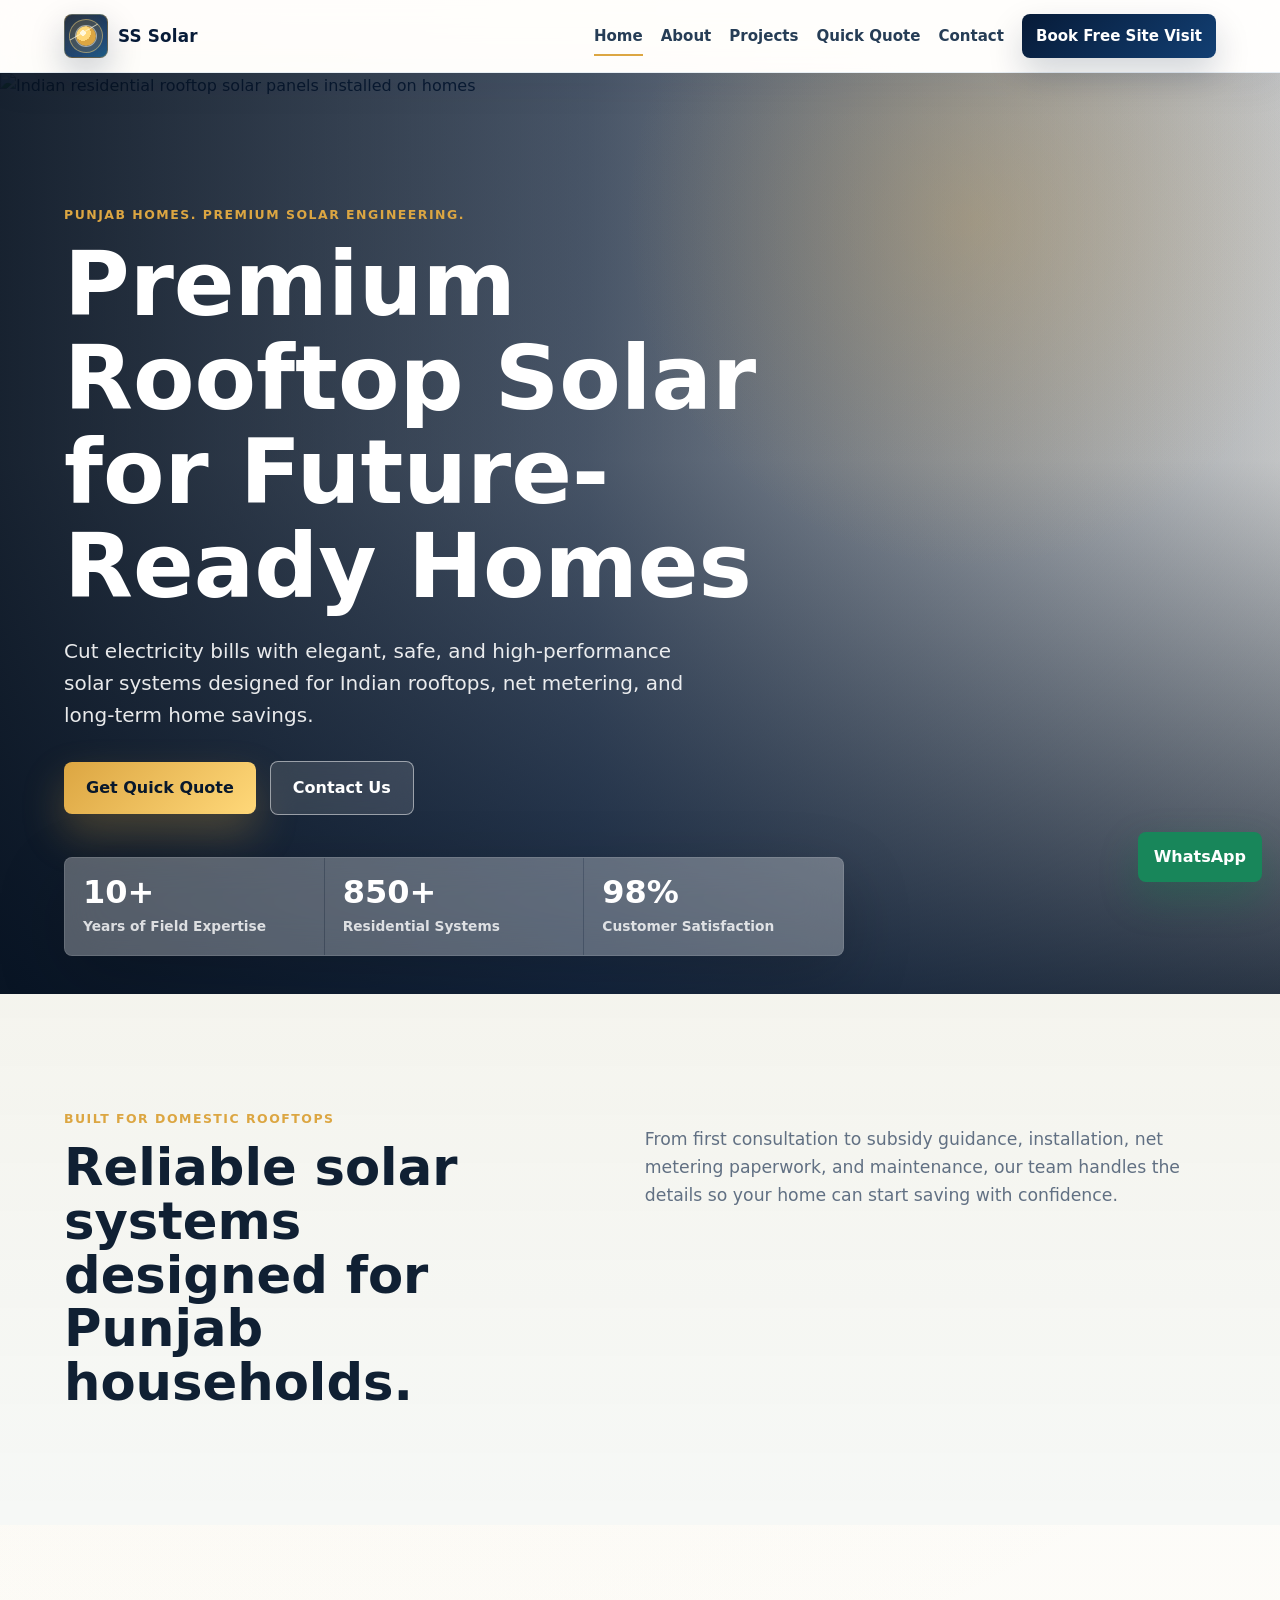
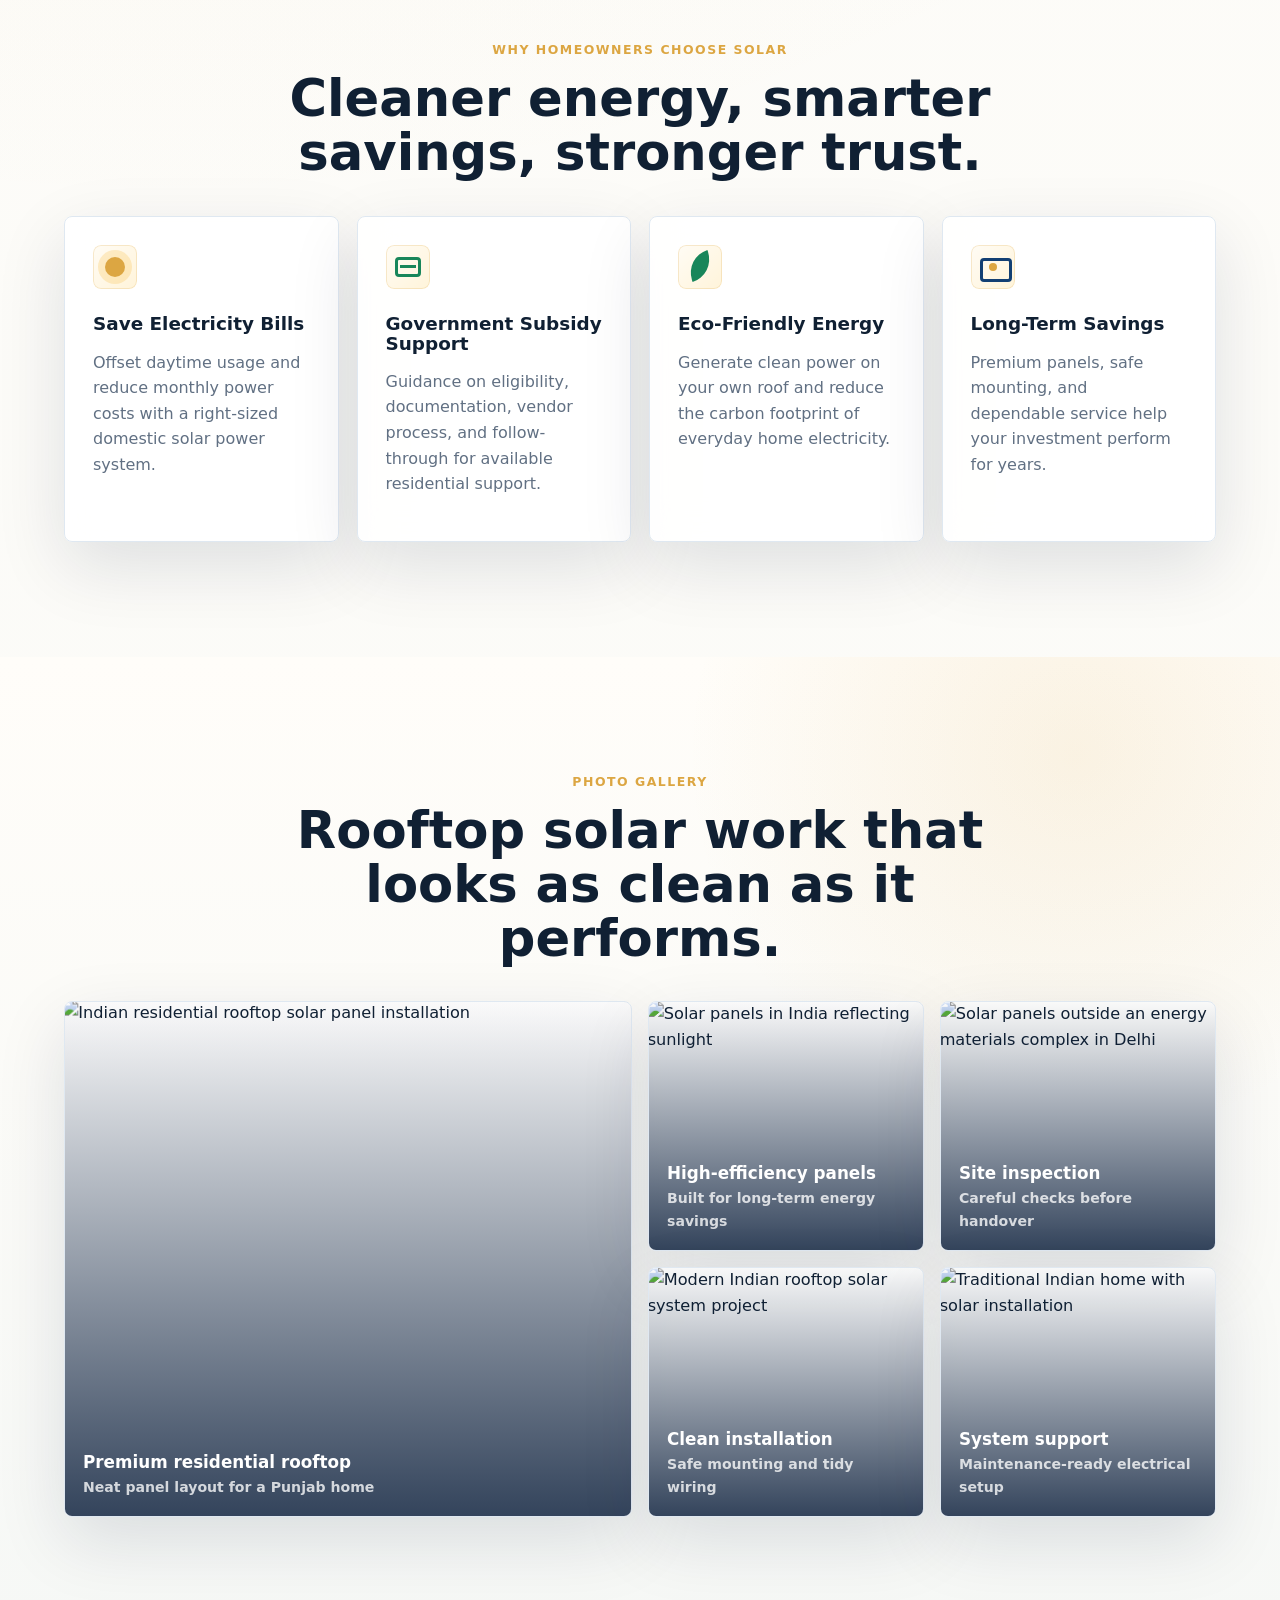
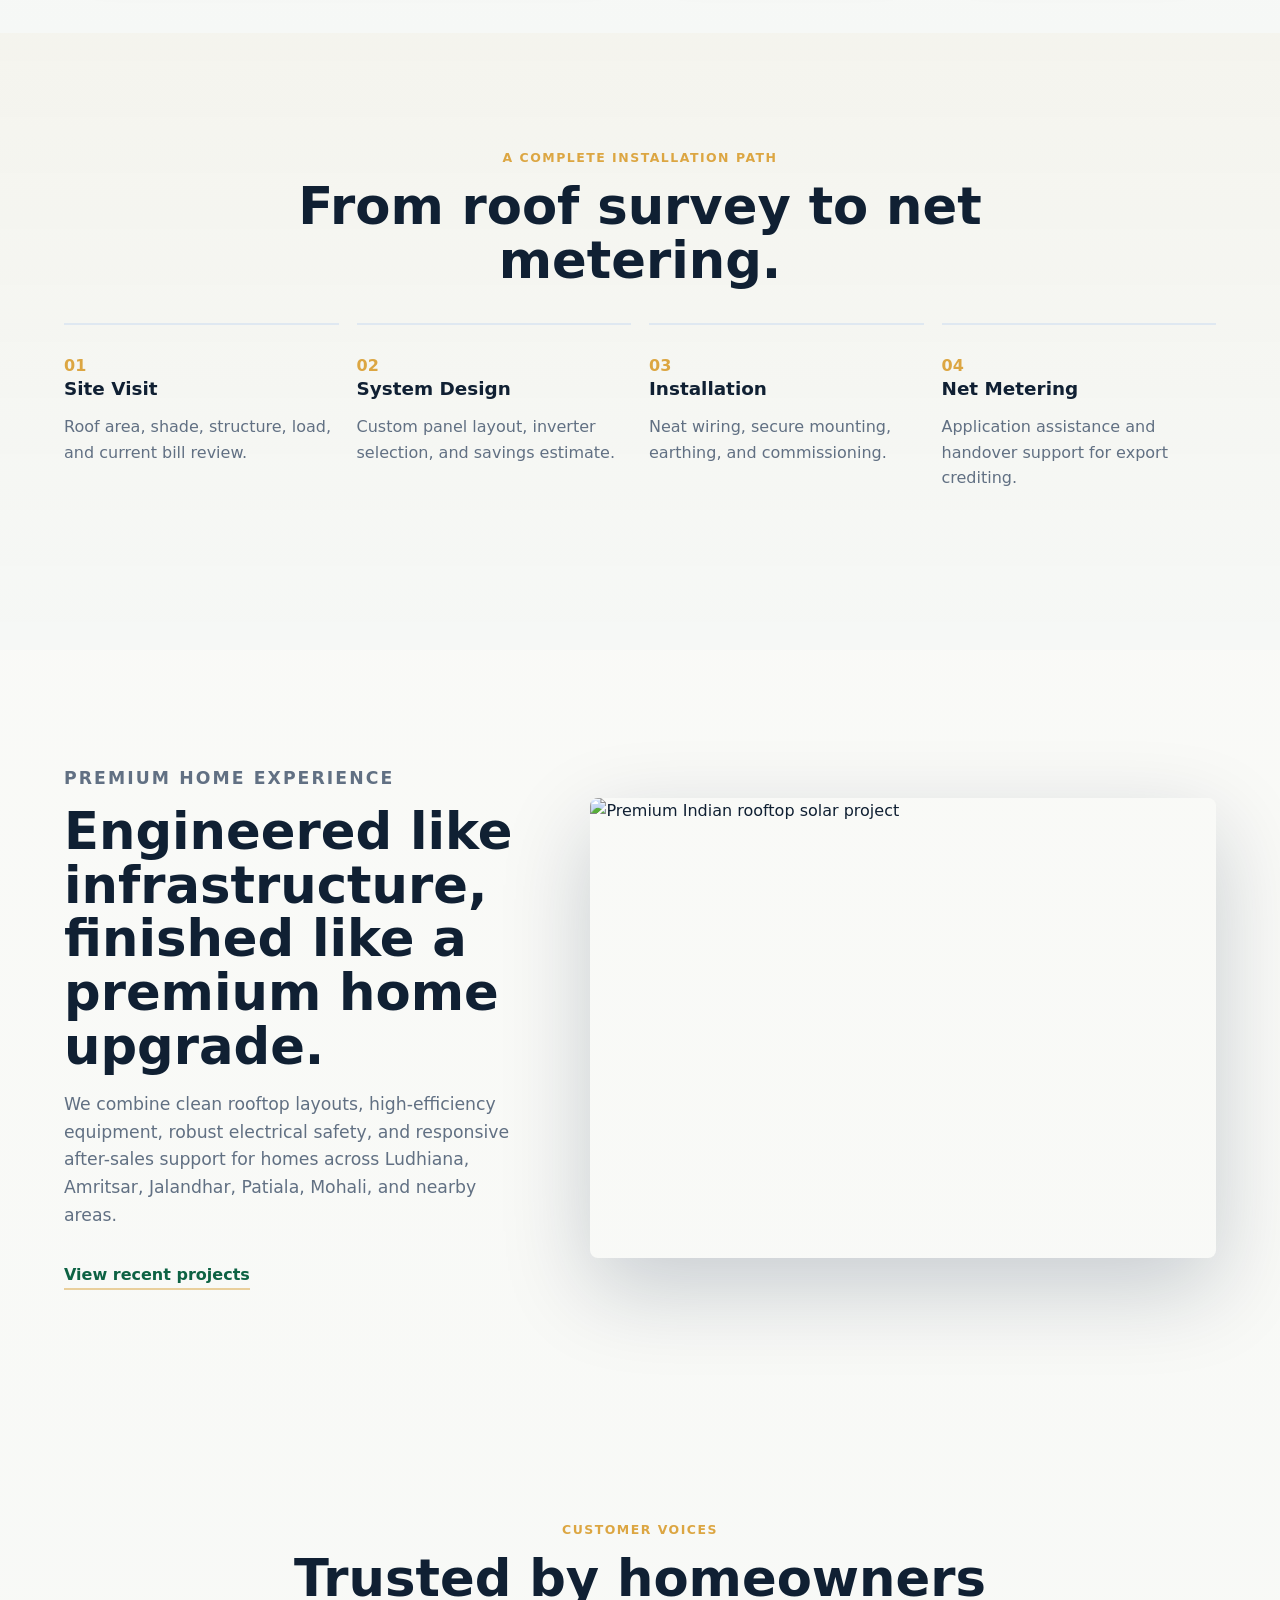
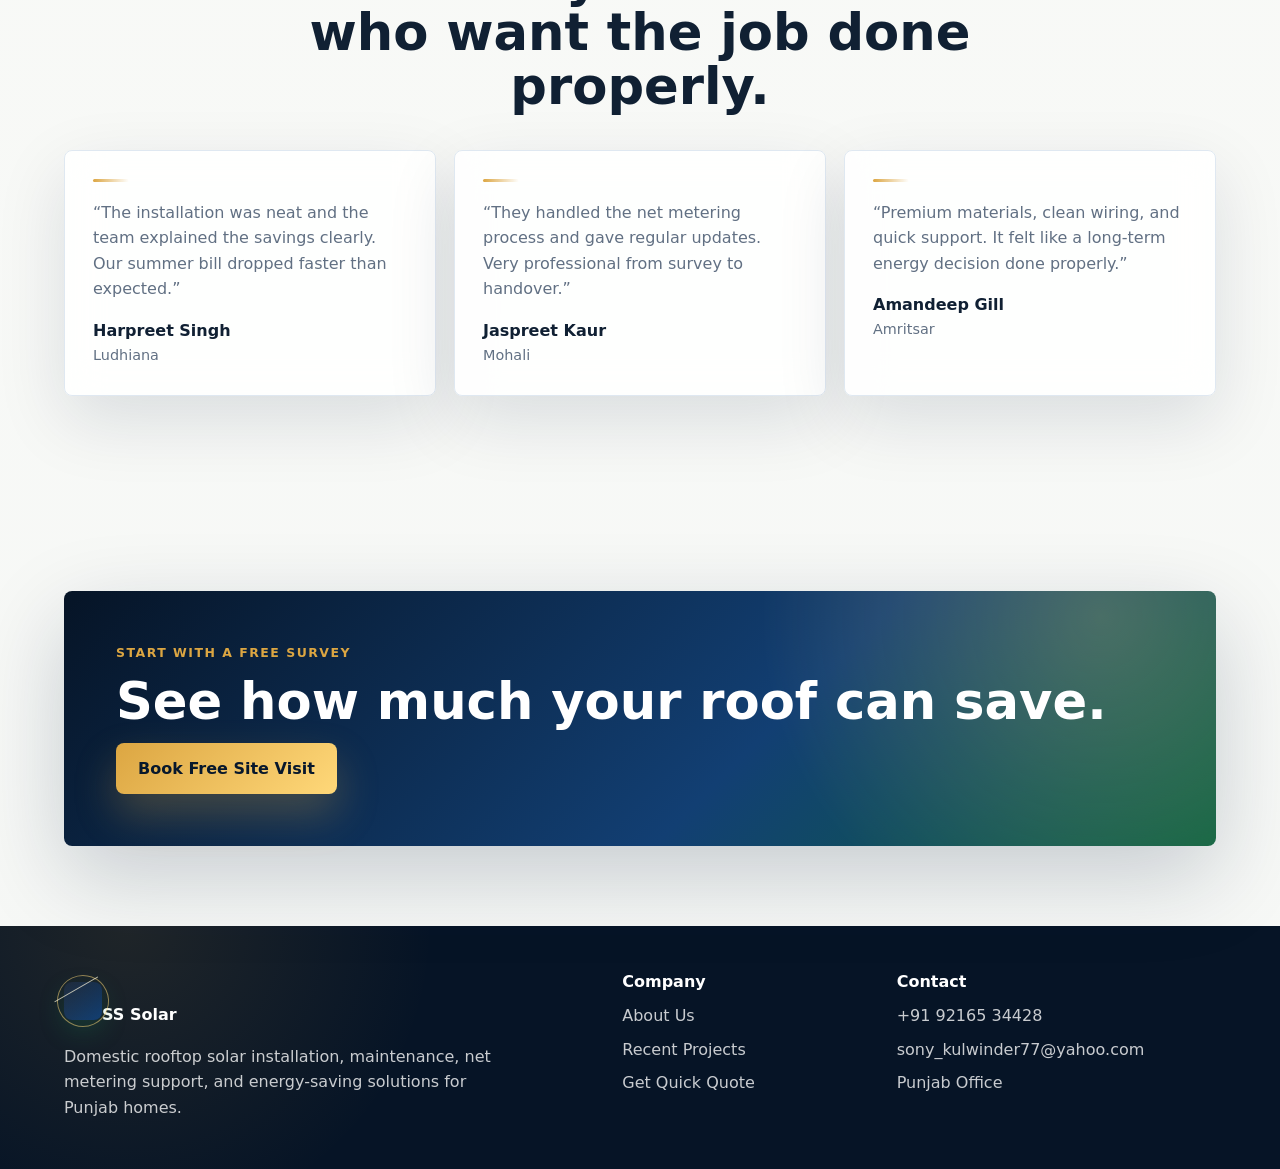
==== commit 835f0226: "Premium refresh for SS Solar" ====
--- a/docs/index.html
+++ b/docs/index.html
@@ -3,9 +3,9 @@
   <head>
     <meta charset="utf-8">
     <meta name="viewport" content="width=device-width, initial-scale=1">
-    <title>JS Solar | Domestic Rooftop Solar in Punjab</title>
+    <title>SS Solar | Domestic Rooftop Solar in Punjab</title>
     <meta name="description" content="Premium domestic rooftop solar installations, net metering support, and home energy-saving solutions for Punjab households.">
-    <link rel="preconnect" href="https://images.unsplash.com">
+    <link rel="preconnect" href="https://commons.wikimedia.org">
     <link rel="stylesheet" href="styles.css">
   </head>
   <body>
@@ -14,7 +14,7 @@
         <button class="theme-logo" type="button" aria-label="Switch to dark mode" title="Toggle dark mode">
           <span class="logo-icon" aria-hidden="true"></span>
         </button>
-        <a class="brand-name" href="index.html" aria-label="JS Solar home">JS Solar</a>
+        <a class="brand-name" href="index.html" aria-label="SS Solar home">SS Solar</a>
       </div>
       <button class="nav-toggle" aria-expanded="false" aria-controls="site-nav">
         <span></span><span></span><span></span>
@@ -32,22 +32,22 @@
     <main>
       <section class="hero">
         <picture>
-          <source media="(max-width: 720px)" srcset="https://images.unsplash.com/photo-1711214622639-42bb82a167e8?auto=format&fit=crop&w=900&q=78">
-          <img src="https://images.unsplash.com/photo-1711214622639-42bb82a167e8?auto=format&fit=crop&w=2200&q=82" alt="Rooftop solar panels installed on a modern home">
+          <source media="(max-width: 720px)" srcset="https://commons.wikimedia.org/wiki/Special:FilePath/Rooftop%20Solar%20panels%20on%20homes%20in%20Mehsana%2C%20Gujarat%2C%20India.jpg?width=900">
+          <img src="https://commons.wikimedia.org/wiki/Special:FilePath/Rooftop%20Solar%20panels%20on%20homes%20in%20Mehsana%2C%20Gujarat%2C%20India.jpg?width=2200" alt="Indian residential rooftop solar panels installed on homes">
         </picture>
         <div class="hero-overlay"></div>
         <div class="hero-content reveal">
           <p class="eyebrow">Punjab homes. Premium solar engineering.</p>
-          <h1>Power Your Home With Clean Solar Energy</h1>
-          <p class="hero-copy">Reduce electricity bills, improve home energy independence, and move toward sustainable living with trusted rooftop solar installation and net metering assistance.</p>
+          <h1>Premium Rooftop Solar for Future-Ready Homes</h1>
+          <p class="hero-copy">Cut electricity bills with elegant, safe, and high-performance solar systems designed for Indian rooftops, net metering, and long-term home savings.</p>
           <div class="hero-actions">
             <a class="btn btn-primary" href="quote.html">Get Quick Quote</a>
             <a class="btn btn-secondary" href="contact.html">Contact Us</a>
           </div>
         </div>
         <div class="hero-metrics reveal">
-          <article><strong>10+</strong><span>Years Experience</span></article>
-          <article><strong>850+</strong><span>Home Installations</span></article>
+          <article><strong>10+</strong><span>Years of Field Expertise</span></article>
+          <article><strong>850+</strong><span>Residential Systems</span></article>
           <article><strong>98%</strong><span>Customer Satisfaction</span></article>
         </div>
       </section>
@@ -65,7 +65,7 @@
       <section class="section benefits">
         <div class="section-heading reveal">
           <p class="eyebrow">Why homeowners choose solar</p>
-          <h2>Cleaner energy with measurable savings.</h2>
+            <h2>Cleaner energy, smarter savings, stronger trust.</h2>
         </div>
         <div class="benefit-grid">
           <article class="feature-card reveal">
@@ -98,23 +98,23 @@
         </div>
         <div class="home-gallery">
           <figure class="gallery-item gallery-large reveal">
-            <img src="https://images.unsplash.com/photo-1711214622639-42bb82a167e8?auto=format&fit=crop&w=1300&q=82" alt="Modern home rooftop solar panel installation">
+            <img src="https://commons.wikimedia.org/wiki/Special:FilePath/Rooftop%20Solar%20panels%20on%20homes%20in%20Mehsana%2C%20Gujarat%2C%20India.jpg?width=1300" alt="Indian residential rooftop solar panel installation">
             <figcaption><strong>Premium residential rooftop</strong><span>Neat panel layout for a Punjab home</span></figcaption>
           </figure>
           <figure class="gallery-item reveal">
-            <img src="https://images.unsplash.com/photo-1508514177221-188b1cf16e9d?auto=format&fit=crop&w=900&q=80" alt="Solar panels reflecting sunlight on a rooftop">
+            <img src="https://commons.wikimedia.org/wiki/Special:FilePath/Solar%20panels%20in%20India.jpg?width=900" alt="Solar panels in India reflecting sunlight">
             <figcaption><strong>High-efficiency panels</strong><span>Built for long-term energy savings</span></figcaption>
           </figure>
           <figure class="gallery-item reveal">
-            <img src="https://images.unsplash.com/photo-1497440001374-f26997328c1b?auto=format&fit=crop&w=900&q=80" alt="Solar technician checking rooftop panels">
+            <img src="https://commons.wikimedia.org/wiki/Special:FilePath/Solar%20panels%20outside%20Energy%20materials%20complex%2C%20CSIR-NPL%2C%20Delhi.jpg?width=900" alt="Solar panels outside an energy materials complex in Delhi">
             <figcaption><strong>Site inspection</strong><span>Careful checks before handover</span></figcaption>
           </figure>
           <figure class="gallery-item reveal">
-            <img src="https://images.unsplash.com/photo-1613665813446-82a78c468a1d?auto=format&fit=crop&w=900&q=80" alt="Clean solar panel array on a home roof">
+            <img src="https://commons.wikimedia.org/wiki/Special:FilePath/A%20Rooftop%20Solar%20System%20of%20Delhi%20Metro%20at%20the%20Anand%20Vihar%20metro%20station.jpg?width=900" alt="Modern Indian rooftop solar system project">
             <figcaption><strong>Clean installation</strong><span>Safe mounting and tidy wiring</span></figcaption>
           </figure>
           <figure class="gallery-item reveal">
-            <img src="https://images.unsplash.com/photo-1624397640148-949b1732bb0a?auto=format&fit=crop&w=900&q=80" alt="Solar power equipment and installer support">
+            <img src="https://commons.wikimedia.org/wiki/Special:FilePath/Traditional%20House%20Solar%20Zamtang%20Zanskar%20Jun24%20A7CR%2001119.jpg?width=900" alt="Traditional Indian home with solar installation">
             <figcaption><strong>System support</strong><span>Maintenance-ready electrical setup</span></figcaption>
           </figure>
         </div>
@@ -136,17 +136,17 @@
       <section class="section split-showcase">
         <div class="showcase-copy reveal">
           <p class="eyebrow">Premium home experience</p>
-          <h2>Quietly technical, visibly professional.</h2>
+          <h2>Engineered like infrastructure, finished like a premium home upgrade.</h2>
           <p>We combine clean rooftop layouts, high-efficiency equipment, robust electrical safety, and responsive after-sales support for homes across Ludhiana, Amritsar, Jalandhar, Patiala, Mohali, and nearby areas.</p>
           <a class="text-link" href="projects.html">View recent projects</a>
         </div>
-        <img class="showcase-image reveal" src="https://images.unsplash.com/photo-1497440001374-f26997328c1b?auto=format&fit=crop&w=1400&q=80" alt="Solar engineer inspecting rooftop solar panels">
+        <img class="showcase-image reveal" src="https://commons.wikimedia.org/wiki/Special:FilePath/A%20Rooftop%20Solar%20System%20of%20Delhi%20Metro%20at%20the%20Anand%20Vihar%20metro%20station.jpg?width=1400" alt="Premium Indian rooftop solar project">
       </section>
 
       <section class="section testimonials">
         <div class="section-heading reveal">
           <p class="eyebrow">Customer voices</p>
-          <h2>Trusted by Punjab homeowners.</h2>
+          <h2>Trusted by homeowners who want the job done properly.</h2>
         </div>
         <div class="testimonial-grid">
           <article class="testimonial reveal">
@@ -175,7 +175,7 @@
 
     <footer class="site-footer">
       <div>
-        <a class="brand footer-brand" href="index.html"><span class="brand-mark brand-sun"></span><span>JS Solar</span></a>
+        <a class="brand footer-brand" href="index.html"><span class="brand-mark brand-sun"></span><span>SS Solar</span></a>
         <p>Domestic rooftop solar installation, maintenance, net metering support, and energy-saving solutions for Punjab homes.</p>
       </div>
       <div>
@@ -186,13 +186,13 @@
       </div>
       <div>
         <h3>Contact</h3>
-        <a href="tel:+919876543210">+91 98765 43210</a>
-        <a href="mailto:hello@punjabsolarsolutions.in">hello@punjabsolarsolutions.in</a>
+        <a href="tel:+919216534428">+91 92165 34428</a>
+        <a href="mailto:sony_kulwinder77@yahoo.com">sony_kulwinder77@yahoo.com</a>
         <a href="contact.html">Punjab Office</a>
       </div>
     </footer>
 
-    <a class="float-whatsapp" href="https://wa.me/919876543210?text=I%20want%20a%20free%20solar%20site%20visit" aria-label="Chat on WhatsApp">WhatsApp</a>
+    <a class="float-whatsapp" href="https://wa.me/919216534428?text=I%20want%20a%20free%20solar%20site%20visit" aria-label="Chat on WhatsApp">WhatsApp</a>
     <script src="script.js"></script>
   </body>
 </html>
--- a/docs/styles.css
+++ b/docs/styles.css
@@ -1,46 +1,50 @@
 :root {
-  --blue: #062b59;
-  --blue-2: #0b4f8f;
-  --green: #169a5a;
-  --green-dark: #087244;
-  --gold: #f6b739;
-  --gold-soft: #fff3cf;
-  --ink: #10243f;
-  --muted: #607086;
-  --line: #dbe5ef;
-  --surface: #ffffff;
-  --card: #ffffff;
+  --blue: #071b38;
+  --blue-2: #123f73;
+  --green: #18865a;
+  --green-dark: #0d6243;
+  --gold: #dca642;
+  --gold-2: #ffd879;
+  --gold-soft: #fff4da;
+  --ink: #102033;
+  --muted: #617083;
+  --line: #dfe8f1;
+  --surface: #fffdf9;
+  --card: rgba(255, 255, 255, 0.88);
   --control: #ffffff;
-  --input: #fbfdff;
-  --wash: #f5f9f7;
-  --header-bg: rgba(255, 255, 255, 0.88);
-  --header-border: rgba(219, 229, 239, 0.8);
-  --nav-text: #274362;
-  --footer-bg: #061d38;
-  --shadow: 0 22px 60px rgba(6, 43, 89, 0.14);
+  --input: #fbfcff;
+  --wash: #f6f8f6;
+  --header-bg: rgba(255, 255, 255, 0.82);
+  --header-border: rgba(223, 232, 241, 0.74);
+  --nav-text: #263d56;
+  --footer-bg: #061426;
+  --shadow: 0 24px 70px rgba(7, 27, 56, 0.12);
+  --shadow-strong: 0 30px 90px rgba(7, 27, 56, 0.2);
 }
 
 html[data-theme="dark"] {
   color-scheme: dark;
-  --blue: #8cc8ff;
-  --blue-2: #55a9f5;
-  --green: #34d081;
-  --green-dark: #19a965;
-  --gold: #ffd166;
-  --gold-soft: rgba(255, 209, 102, 0.16);
-  --ink: #eef6ff;
-  --muted: #a8b7c9;
-  --line: #243b55;
-  --surface: #07111f;
-  --card: #0f2136;
-  --control: #11263d;
-  --input: #0b1a2c;
-  --wash: #0b192a;
-  --header-bg: rgba(7, 17, 31, 0.9);
-  --header-border: rgba(80, 118, 157, 0.32);
-  --nav-text: #dbeafe;
+  --blue: #b8d8ff;
+  --blue-2: #6da9ef;
+  --green: #42d393;
+  --green-dark: #23ad73;
+  --gold: #f3c86a;
+  --gold-2: #ffe7a6;
+  --gold-soft: rgba(243, 200, 106, 0.16);
+  --ink: #f4f8ff;
+  --muted: #aeb9c8;
+  --line: #25374c;
+  --surface: #070d18;
+  --card: rgba(15, 29, 48, 0.88);
+  --control: #111e31;
+  --input: #0d1828;
+  --wash: #0b1422;
+  --header-bg: rgba(7, 13, 24, 0.86);
+  --header-border: rgba(139, 169, 204, 0.2);
+  --nav-text: #e8f1ff;
   --footer-bg: #030a13;
-  --shadow: 0 22px 60px rgba(0, 0, 0, 0.38);
+  --shadow: 0 24px 70px rgba(0, 0, 0, 0.38);
+  --shadow-strong: 0 32px 100px rgba(0, 0, 0, 0.5);
 }
 
 * { box-sizing: border-box; }
@@ -49,7 +53,9 @@
   margin: 0;
   font-family: Inter, ui-sans-serif, system-ui, -apple-system, BlinkMacSystemFont, "Segoe UI", sans-serif;
   color: var(--ink);
-  background: var(--surface);
+  background:
+    radial-gradient(circle at 12% 0%, rgba(220, 166, 66, 0.1), transparent 30%),
+    linear-gradient(180deg, var(--surface), var(--wash));
   line-height: 1.6;
   transition: background 0.28s ease, color 0.28s ease;
 }
@@ -68,7 +74,8 @@
   padding: 14px clamp(18px, 5vw, 70px);
   background: var(--header-bg);
   border-bottom: 1px solid var(--header-border);
-  backdrop-filter: blur(18px);
+  box-shadow: 0 10px 40px rgba(7, 27, 56, 0.07);
+  backdrop-filter: blur(22px) saturate(1.18);
 }
 .brand {
   display: inline-flex;
@@ -78,54 +85,73 @@
   color: var(--blue);
   letter-spacing: 0;
 }
-.brand-name { color: var(--blue); }
+.brand-name {
+  color: var(--blue);
+  font-size: 1.05rem;
+  letter-spacing: 0.01em;
+}
 .theme-logo {
   position: relative;
   display: inline-grid;
   place-items: center;
-  width: 42px;
-  height: 42px;
-  border: 0;
-  border-radius: 8px;
-  color: #09223d;
-  background: linear-gradient(135deg, var(--gold), #ffe99d);
-  box-shadow: 0 10px 26px rgba(246, 183, 57, 0.28);
+  width: 44px;
+  height: 44px;
+  border: 1px solid rgba(220, 166, 66, 0.34);
+  border-radius: 8px;
+  color: var(--gold-2);
+  background:
+    linear-gradient(135deg, rgba(255,255,255,0.12), rgba(255,255,255,0)),
+    linear-gradient(145deg, #061426, #123f73 72%, #1b5d88);
+  box-shadow: 0 14px 34px rgba(7, 27, 56, 0.22);
   cursor: pointer;
   overflow: hidden;
   transition: transform 0.24s ease, background 0.24s ease, box-shadow 0.24s ease;
 }
-.theme-logo:hover { transform: translateY(-2px) rotate(6deg); }
+.theme-logo:hover { transform: translateY(-2px); box-shadow: 0 18px 42px rgba(7, 27, 56, 0.28); }
 .logo-icon,
 .brand-sun {
   position: relative;
   display: inline-block;
-  width: 18px;
-  height: 18px;
+  width: 20px;
+  height: 20px;
   border-radius: 50%;
-  background: currentColor;
-  box-shadow: 0 0 0 6px rgba(9, 34, 61, 0.12);
+  background:
+    radial-gradient(circle at 35% 35%, #fff8dd 0 15%, var(--gold-2) 16% 42%, var(--gold) 43% 100%);
+  box-shadow:
+    0 0 0 1px rgba(255, 255, 255, 0.5),
+    0 0 0 6px rgba(220, 166, 66, 0.14),
+    0 0 24px rgba(220, 166, 66, 0.38);
 }
 .logo-icon::before,
 .brand-sun::before {
   content: "";
   position: absolute;
-  inset: -8px;
-  background:
-    linear-gradient(currentColor, currentColor) center top / 2px 5px no-repeat,
-    linear-gradient(currentColor, currentColor) center bottom / 2px 5px no-repeat,
-    linear-gradient(90deg, currentColor, currentColor) left center / 5px 2px no-repeat,
-    linear-gradient(90deg, currentColor, currentColor) right center / 5px 2px no-repeat;
+  inset: -7px;
+  border-radius: 50%;
+  border: 1px solid rgba(255, 216, 121, 0.52);
+  transform: rotate(20deg);
+}
+.logo-icon::after,
+.brand-sun::after {
+  content: "";
+  position: absolute;
+  inset: 5px -6px;
+  border-top: 1px solid rgba(255, 248, 221, 0.72);
+  transform: rotate(-30deg);
 }
 html[data-theme="dark"] .theme-logo {
-  color: #eaf4ff;
-  background: linear-gradient(135deg, #12355b, #07111f);
-  box-shadow: 0 10px 26px rgba(140, 200, 255, 0.18);
+  color: #f5fbff;
+  background:
+    linear-gradient(135deg, rgba(255,255,255,0.1), rgba(255,255,255,0)),
+    linear-gradient(145deg, #050a13, #10243f 75%, #1f3758);
+  box-shadow: 0 14px 34px rgba(0, 0, 0, 0.34);
 }
 html[data-theme="dark"] .logo-icon {
   background: transparent;
-  box-shadow: inset -6px -3px 0 1px currentColor;
-}
-html[data-theme="dark"] .logo-icon::before { display: none; }
+  box-shadow: inset -7px -3px 0 1px currentColor, 0 0 24px rgba(184, 216, 255, 0.18);
+}
+html[data-theme="dark"] .logo-icon::before { inset: -5px; border-color: rgba(184,216,255,0.26); }
+html[data-theme="dark"] .logo-icon::after { display: none; }
 .brand-mark {
   display: inline-grid;
   place-items: center;
@@ -137,8 +163,10 @@
   box-shadow: 0 10px 26px rgba(22, 154, 90, 0.22);
 }
 .brand-mark.brand-sun {
-  color: #09223d;
-  background: var(--gold);
+  color: var(--gold-2);
+  background:
+    linear-gradient(135deg, rgba(255,255,255,0.1), rgba(255,255,255,0)),
+    linear-gradient(145deg, #061426, #123f73);
 }
 .site-nav {
   display: flex;
@@ -147,7 +175,8 @@
   font-size: 0.94rem;
   color: var(--nav-text);
 }
-.site-nav a { position: relative; font-weight: 700; }
+.site-nav a { position: relative; font-weight: 750; transition: color 0.22s ease; }
+.site-nav a:hover { color: var(--blue); }
 .site-nav a:not(.nav-cta)::after {
   content: "";
   position: absolute;
@@ -155,7 +184,7 @@
   right: 0;
   bottom: -8px;
   height: 2px;
-  background: var(--green);
+  background: var(--gold);
   transform: scaleX(0);
   transition: transform 0.24s ease;
 }
@@ -164,10 +193,10 @@
   padding: 10px 14px;
   border-radius: 8px;
   color: white;
-  background: var(--green);
-  box-shadow: 0 10px 24px rgba(22, 154, 90, 0.22);
-}
-.nav-cta:hover { background: var(--green-dark); }
+  background: linear-gradient(135deg, var(--blue), var(--blue-2));
+  box-shadow: 0 16px 34px rgba(7, 27, 56, 0.18);
+}
+.nav-cta:hover { background: linear-gradient(135deg, var(--blue-2), var(--blue)); }
 .nav-toggle {
   display: none;
   width: 42px;
@@ -186,11 +215,11 @@
 
 .hero {
   position: relative;
-  min-height: 88vh;
+  min-height: 92vh;
   display: grid;
   align-items: end;
   overflow: hidden;
-  padding: 120px clamp(18px, 5vw, 70px) 34px;
+  padding: 132px clamp(18px, 5vw, 70px) 38px;
 }
 .hero picture, .hero > picture img {
   position: absolute;
@@ -203,8 +232,9 @@
   position: absolute;
   inset: 0;
   background:
-    linear-gradient(90deg, rgba(6, 43, 89, 0.88) 0%, rgba(6, 43, 89, 0.62) 42%, rgba(6, 43, 89, 0.14) 100%),
-    linear-gradient(0deg, rgba(6, 43, 89, 0.75), rgba(6, 43, 89, 0.05) 52%);
+    radial-gradient(circle at 76% 16%, rgba(220, 166, 66, 0.25), transparent 28%),
+    linear-gradient(90deg, rgba(5, 17, 33, 0.92) 0%, rgba(7, 27, 56, 0.72) 46%, rgba(7, 27, 56, 0.2) 100%),
+    linear-gradient(0deg, rgba(5, 17, 33, 0.82), rgba(5, 17, 33, 0.05) 58%);
 }
 .hero-content {
   position: relative;
@@ -214,17 +244,17 @@
 }
 .eyebrow {
   margin: 0 0 12px;
-  color: var(--green);
+  color: var(--gold);
   font-weight: 800;
   text-transform: uppercase;
   font-size: 0.78rem;
-  letter-spacing: 0.08em;
+  letter-spacing: 0.12em;
 }
 .hero .eyebrow, .page-hero .eyebrow, .quote-copy .eyebrow, .contact-panel .eyebrow { color: var(--gold); }
 h1, h2, h3, p { overflow-wrap: anywhere; }
 h1, h2, h3 { margin: 0; line-height: 1.05; letter-spacing: 0; }
-h1 { font-size: clamp(2.8rem, 7vw, 6.4rem); max-width: 850px; }
-h2 { font-size: clamp(2rem, 4vw, 3.65rem); }
+h1 { font-size: clamp(2.9rem, 7vw, 6.15rem); max-width: 920px; }
+h2 { font-size: clamp(2rem, 4vw, 3.45rem); }
 h3 { font-size: 1.15rem; }
 .hero-copy {
   max-width: 640px;
@@ -238,24 +268,24 @@
   display: inline-flex;
   align-items: center;
   justify-content: center;
-  min-height: 48px;
-  padding: 13px 20px;
+  min-height: 50px;
+  padding: 13px 22px;
   border: 0;
   border-radius: 8px;
   font-weight: 800;
   cursor: pointer;
-  transition: transform 0.22s ease, box-shadow 0.22s ease, background 0.22s ease;
-}
-.btn:hover { transform: translateY(-2px); }
+  transition: transform 0.22s ease, box-shadow 0.22s ease, background 0.22s ease, border-color 0.22s ease;
+}
+.btn:hover { transform: translateY(-3px); }
 .btn-primary {
-  color: #09223d;
-  background: linear-gradient(135deg, var(--gold), #ffe28a);
-  box-shadow: 0 18px 34px rgba(246, 183, 57, 0.28);
+  color: #08182c;
+  background: linear-gradient(135deg, var(--gold), var(--gold-2));
+  box-shadow: 0 20px 42px rgba(220, 166, 66, 0.28);
 }
 .btn-secondary {
   color: white;
-  border: 1px solid rgba(255, 255, 255, 0.48);
-  background: rgba(255, 255, 255, 0.13);
+  border: 1px solid rgba(255, 255, 255, 0.5);
+  background: rgba(255, 255, 255, 0.12);
   backdrop-filter: blur(12px);
 }
 .full { width: 100%; }
@@ -269,7 +299,8 @@
   border: 1px solid rgba(255, 255, 255, 0.22);
   border-radius: 8px;
   overflow: hidden;
-  backdrop-filter: blur(18px);
+  box-shadow: 0 22px 70px rgba(0, 0, 0, 0.18);
+  backdrop-filter: blur(20px);
 }
 .hero-metrics article {
   padding: 18px;
@@ -279,14 +310,18 @@
 .hero-metrics strong { display: block; font-size: 2rem; line-height: 1; }
 .hero-metrics span { display: block; margin-top: 7px; color: rgba(255,255,255,0.8); font-weight: 700; font-size: 0.86rem; }
 
-.section { padding: clamp(64px, 9vw, 118px) clamp(18px, 5vw, 70px); }
+.section { padding: clamp(74px, 9vw, 124px) clamp(18px, 5vw, 70px); }
 .section-grid { display: grid; gap: clamp(28px, 5vw, 72px); max-width: 1180px; margin: 0 auto; }
 .two-col { grid-template-columns: minmax(0, 0.95fr) minmax(0, 1.05fr); align-items: start; }
 .lead, .copy-block p, .showcase-copy p, .page-title p, .quote-copy p, .contact-panel p {
   color: var(--muted);
   font-size: 1.08rem;
 }
-.intro-band, .process-band, .service-area { background: var(--wash); }
+.intro-band, .process-band, .service-area {
+  background:
+    linear-gradient(180deg, rgba(220, 166, 66, 0.045), transparent),
+    var(--wash);
+}
 .section-heading { max-width: 820px; margin: 0 auto 36px; text-align: center; }
 .benefit-grid, .testimonial-grid {
   display: grid;
@@ -299,16 +334,22 @@
   border: 1px solid var(--line);
   border-radius: 8px;
   background: var(--card);
+  backdrop-filter: blur(18px);
   box-shadow: var(--shadow);
 }
 .feature-card {
-  padding: 26px;
-  transition: transform 0.24s ease, box-shadow 0.24s ease;
-}
-.feature-card:hover, .project-card:hover { transform: translateY(-5px); box-shadow: var(--shadow); }
+  padding: 28px;
+  transition: transform 0.24s ease, box-shadow 0.24s ease, border-color 0.24s ease;
+}
+.feature-card:hover, .project-card:hover {
+  transform: translateY(-6px);
+  border-color: rgba(220, 166, 66, 0.44);
+  box-shadow: var(--shadow-strong);
+}
 .feature-card p, .testimonial p { color: var(--muted); }
 .home-gallery-band {
   background:
+    radial-gradient(circle at 84% 10%, rgba(220, 166, 66, 0.12), transparent 28%),
     linear-gradient(180deg, var(--surface), var(--wash));
 }
 .home-gallery {
@@ -328,6 +369,7 @@
   background: var(--card);
   border: 1px solid var(--line);
   box-shadow: var(--shadow);
+  isolation: isolate;
 }
 .gallery-large {
   grid-column: span 2;
@@ -344,7 +386,7 @@
   content: "";
   position: absolute;
   inset: 0;
-  background: linear-gradient(180deg, rgba(6, 43, 89, 0.02), rgba(6, 43, 89, 0.78));
+  background: linear-gradient(180deg, rgba(7, 27, 56, 0.02), rgba(7, 27, 56, 0.82));
 }
 .gallery-item:hover img {
   transform: scale(1.06);
@@ -378,7 +420,10 @@
   height: 44px;
   margin-bottom: 18px;
   border-radius: 8px;
-  background: var(--gold-soft);
+  background:
+    linear-gradient(135deg, rgba(255,255,255,0.72), rgba(255,255,255,0)),
+    var(--gold-soft);
+  box-shadow: inset 0 0 0 1px rgba(220, 166, 66, 0.22);
   position: relative;
 }
 .icon::before, .icon::after { content: ""; position: absolute; }
@@ -395,7 +440,12 @@
   max-width: 1180px;
   margin: 0 auto;
 }
-.process article { padding: 26px 0; border-top: 2px solid var(--line); }
+.process article {
+  padding: 28px 0;
+  border-top: 2px solid var(--line);
+  transition: border-color 0.22s ease, transform 0.22s ease;
+}
+.process article:hover { border-color: var(--gold); transform: translateY(-3px); }
 .process span { color: var(--gold); font-weight: 900; }
 .process p { color: var(--muted); }
 .split-showcase {
@@ -412,11 +462,29 @@
   min-height: 460px;
   object-fit: cover;
   border-radius: 8px;
-  box-shadow: var(--shadow);
-}
-.text-link { display: inline-flex; margin-top: 16px; color: var(--green-dark); font-weight: 900; }
+  box-shadow: var(--shadow-strong);
+}
+.text-link {
+  display: inline-flex;
+  margin-top: 16px;
+  color: var(--green-dark);
+  font-weight: 900;
+  border-bottom: 2px solid rgba(220, 166, 66, 0.5);
+}
 .testimonial-grid { grid-template-columns: repeat(3, minmax(0, 1fr)); }
-.testimonial { padding: 26px; }
+.testimonial {
+  padding: 28px;
+  position: relative;
+}
+.testimonial::before {
+  content: "";
+  display: block;
+  width: 36px;
+  height: 3px;
+  margin-bottom: 18px;
+  border-radius: 999px;
+  background: linear-gradient(90deg, var(--gold), transparent);
+}
 .testimonial strong, .testimonial span { display: block; }
 .testimonial span { color: var(--muted); font-size: 0.9rem; }
 .cta-band {
@@ -425,8 +493,10 @@
   justify-content: space-between;
   border-radius: 8px;
   color: white;
-  background: linear-gradient(135deg, var(--blue), var(--green-dark));
-  box-shadow: var(--shadow);
+  background:
+    radial-gradient(circle at 90% 10%, rgba(255, 216, 121, 0.24), transparent 32%),
+    linear-gradient(135deg, #061426, #123f73 60%, #0d6243);
+  box-shadow: var(--shadow-strong);
 }
 .cta-band h2 { font-size: clamp(1.8rem, 4vw, 3.2rem); }
 
@@ -449,7 +519,9 @@
   content: "";
   position: absolute;
   inset: 0;
-  background: linear-gradient(90deg, rgba(6,43,89,0.86), rgba(6,43,89,0.32));
+  background:
+    radial-gradient(circle at 78% 16%, rgba(220, 166, 66, 0.18), transparent 28%),
+    linear-gradient(90deg, rgba(5,17,33,0.88), rgba(7,27,56,0.34));
 }
 .page-hero-content {
   position: relative;
@@ -508,6 +580,7 @@
   border: 1px solid var(--line);
   border-radius: 8px;
   background: var(--card);
+  box-shadow: 0 14px 36px rgba(7, 27, 56, 0.08);
   font-weight: 800;
   color: var(--blue);
 }
@@ -550,8 +623,9 @@
   padding: clamp(96px, 12vw, 140px) clamp(18px, 5vw, 70px) clamp(60px, 7vw, 90px);
   align-items: center;
   background:
-    linear-gradient(135deg, rgba(6,43,89,0.92), rgba(8,114,68,0.82)),
-    url("https://images.unsplash.com/photo-1508514177221-188b1cf16e9d?auto=format&fit=crop&w=1900&q=80") center/cover;
+    radial-gradient(circle at 15% 20%, rgba(220, 166, 66, 0.2), transparent 30%),
+    linear-gradient(135deg, rgba(5,17,33,0.94), rgba(7,27,56,0.84)),
+    url("https://commons.wikimedia.org/wiki/Special:FilePath/Solar%20panels%20in%20India.jpg?width=1900") center/cover;
 }
 .quote-copy, .contact-panel { color: white; }
 .quote-copy h1, .contact-panel h1 { font-size: clamp(2.4rem, 5vw, 5rem); }
@@ -567,6 +641,7 @@
   border: 1px solid rgba(255,255,255,0.24);
   border-radius: 8px;
   background: rgba(255,255,255,0.12);
+  backdrop-filter: blur(14px);
   font-weight: 800;
   font-size: 0.9rem;
 }
@@ -598,7 +673,9 @@
   padding: 18px;
   border: 1px solid rgba(22,154,90,0.24);
   border-radius: 8px;
-  background: var(--wash);
+  background:
+    linear-gradient(135deg, rgba(220, 166, 66, 0.1), transparent),
+    var(--wash);
 }
 .estimate-box span { color: var(--green-dark); font-weight: 900; font-size: 0.82rem; text-transform: uppercase; }
 .estimate-box strong { display: block; margin: 5px 0; font-size: 2.25rem; color: var(--blue); }
@@ -614,6 +691,7 @@
   border-radius: 8px;
   background: var(--wash);
   border: 1px solid var(--line);
+  box-shadow: 0 14px 36px rgba(7, 27, 56, 0.08);
 }
 .benefit-strip strong { display: block; color: var(--gold); font-size: 1.7rem; }
 .benefit-strip span { font-weight: 900; color: var(--blue); }
@@ -621,8 +699,9 @@
 .contact-layout {
   align-items: stretch;
   background:
-    linear-gradient(135deg, rgba(6,43,89,0.94), rgba(11,79,143,0.72)),
-    url("https://images.unsplash.com/photo-1466611653911-95081537e5b7?auto=format&fit=crop&w=1900&q=80") center/cover;
+    radial-gradient(circle at 15% 20%, rgba(220, 166, 66, 0.18), transparent 28%),
+    linear-gradient(135deg, rgba(5,17,33,0.94), rgba(18,63,115,0.76)),
+    url("https://commons.wikimedia.org/wiki/Special:FilePath/Rooftop%20Solar%20panels%20on%20homes%20in%20Mehsana%2C%20Gujarat%2C%20India.jpg?width=1900") center/cover;
 }
 .contact-panel {
   padding: clamp(20px, 4vw, 34px) 0;
@@ -664,7 +743,9 @@
   gap: 26px;
   padding: 48px clamp(18px, 5vw, 70px);
   color: rgba(255,255,255,0.78);
-  background: var(--footer-bg);
+  background:
+    radial-gradient(circle at 10% 0%, rgba(220, 166, 66, 0.12), transparent 26%),
+    var(--footer-bg);
 }
 .footer-brand { color: white; }
 .site-footer h3 { color: white; font-size: 1rem; margin-bottom: 12px; }
